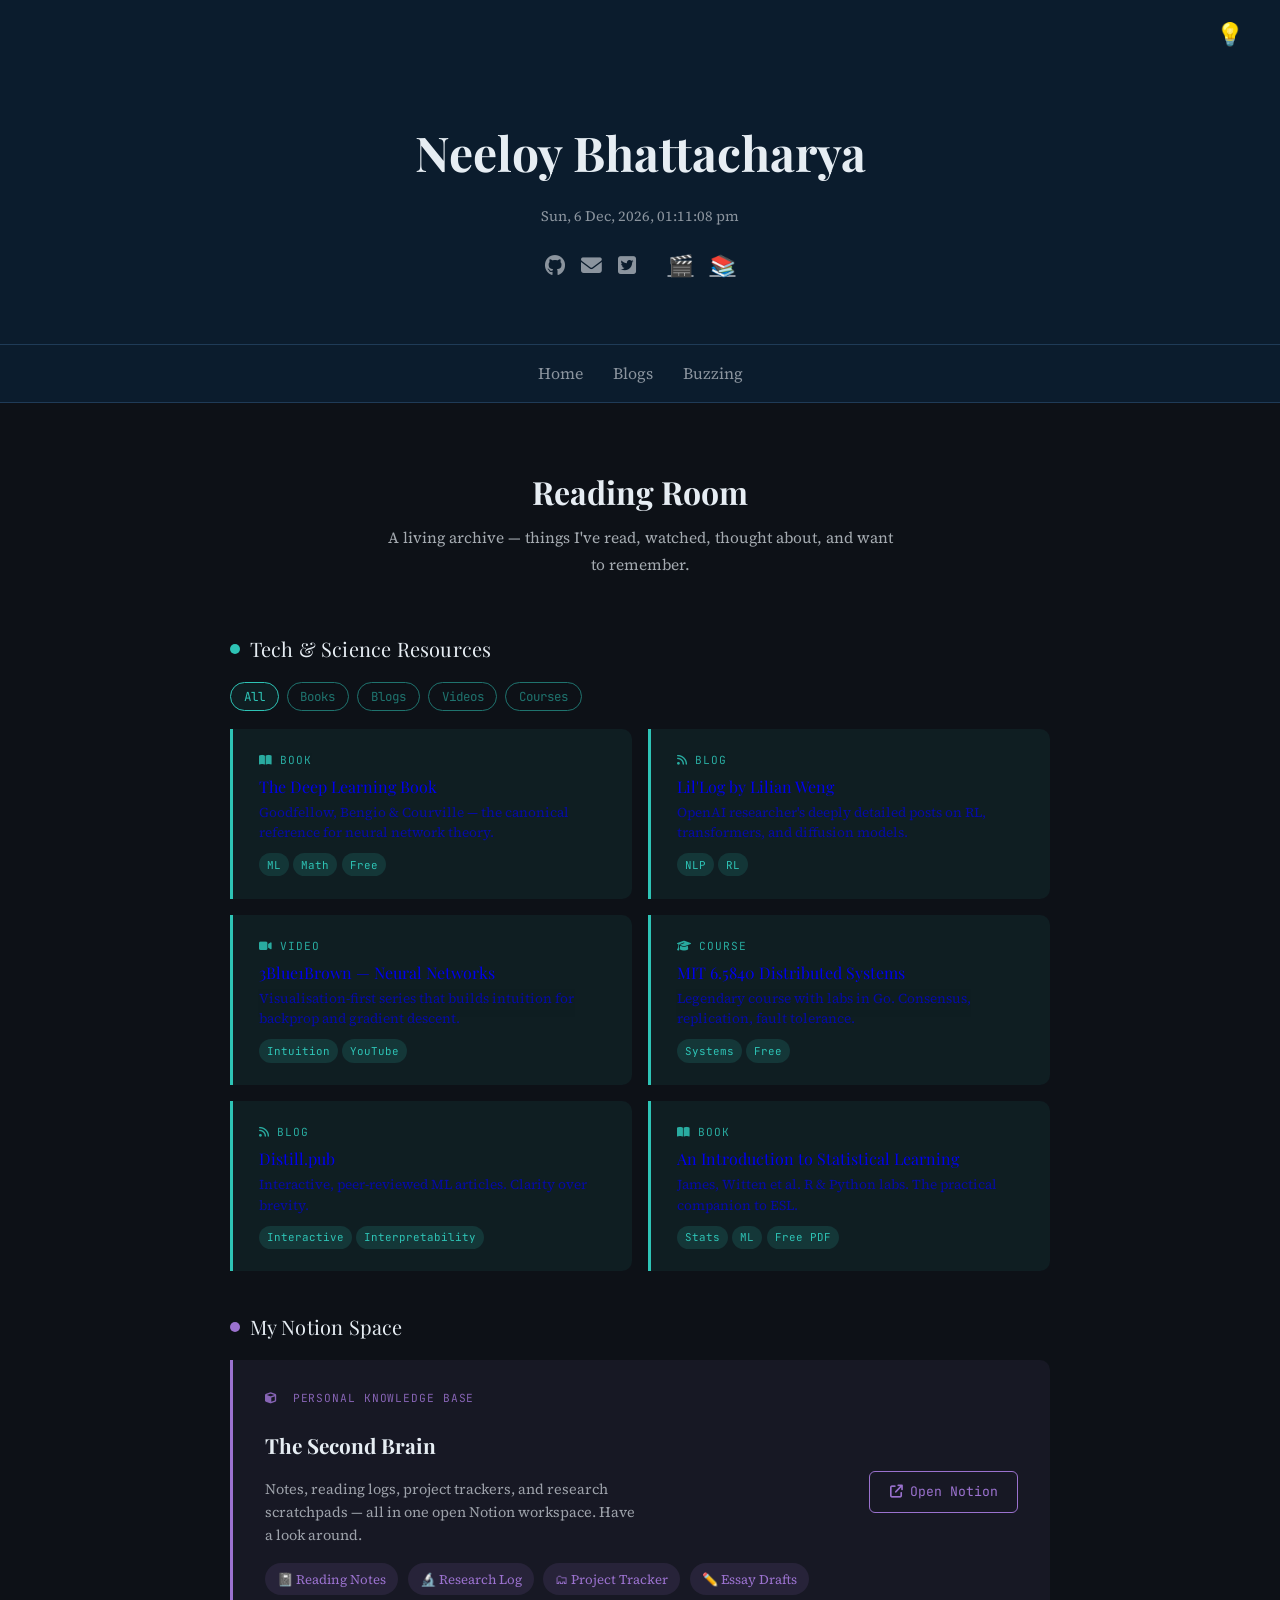
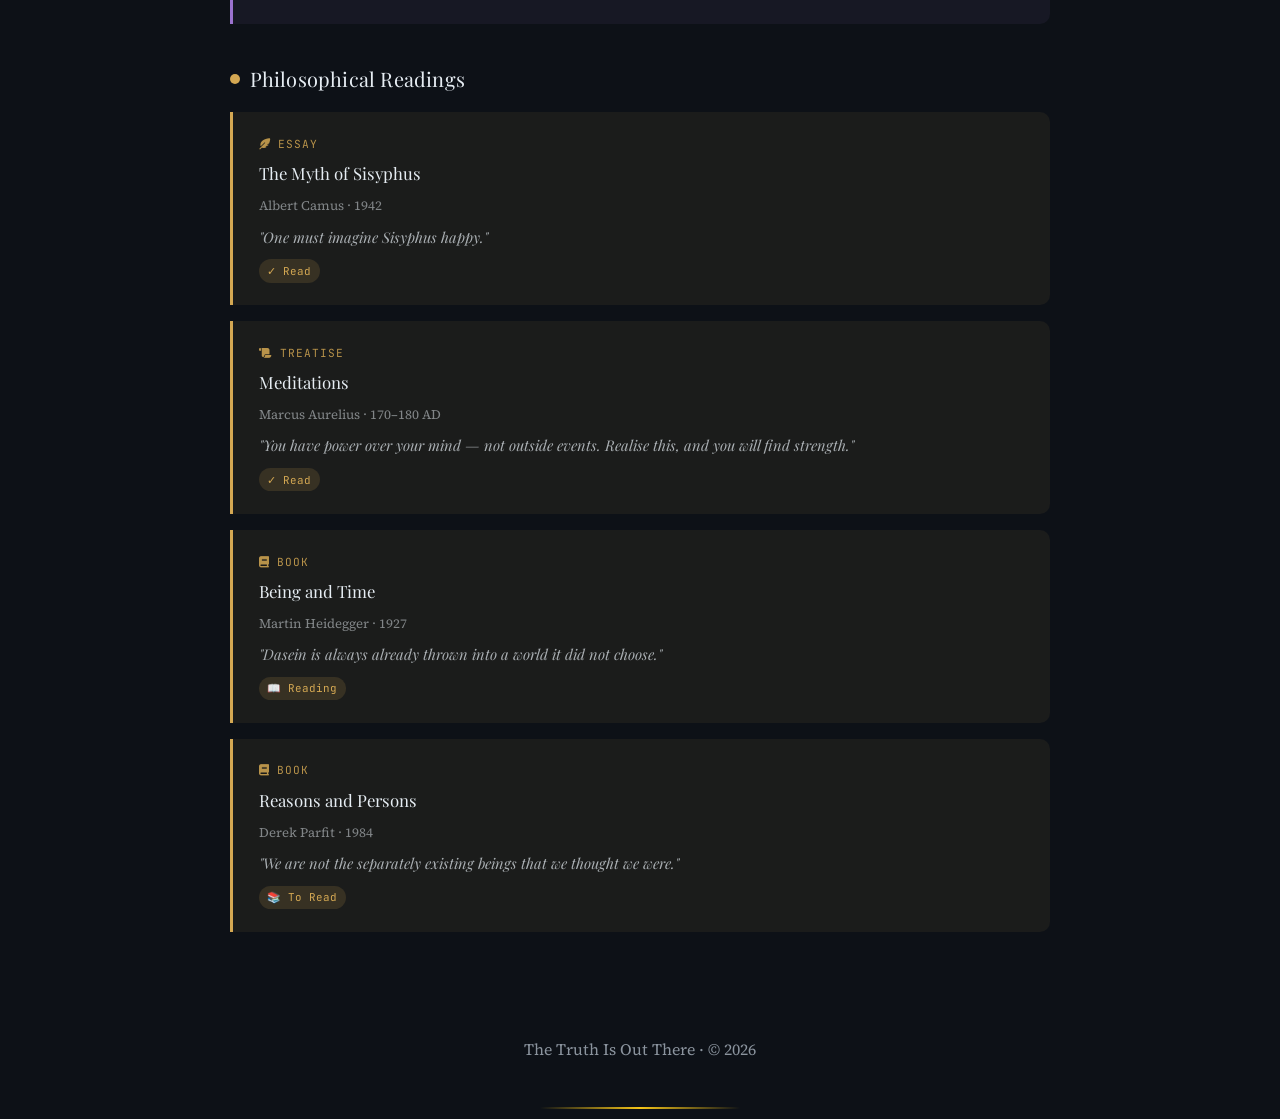
==== blogs.html @ 8b6997b1 "v1 of blogs" ====
<!DOCTYPE html>
<html lang="en">
<head>
  <meta charset="UTF-8" />
  <meta name="viewport" content="width=device-width, initial-scale=1.0" />
  <title>Blogs & Resources · Neeloy Bhattacharya</title>

  <!-- Same fonts as index.html -->
  <link href="https://fonts.googleapis.com/css2?family=Playfair+Display:ital,wght@0,500;0,600;1,500&family=Source+Serif+4:wght@400;500&family=JetBrains+Mono:wght@400;500&display=swap" rel="stylesheet">
  <link rel="stylesheet" href="https://cdnjs.cloudflare.com/ajax/libs/font-awesome/6.5.1/css/all.min.css" />

  <!-- Link your existing stylesheet -->
  <link rel="stylesheet" href="css/style.css" />

  <style>
    /* ─── CSS Variables (mirrors your existing palette; override for dark mode too) ─── */
    :root {
      --accent-tech:   #2ec4b6;   /* teal  — tech resources */
      --accent-notion: #9b72cf;   /* violet — notion */
      --accent-phil:   #d4a853;   /* gold  — philosophy */
      --accent-tech-bg:   rgba(46, 196, 182, 0.07);
      --accent-notion-bg: rgba(155, 114, 207, 0.07);
      --accent-phil-bg:   rgba(212, 168, 83, 0.07);
      --border-radius: 10px;
      --card-pad: 1.4rem 1.6rem;
      --transition: 0.22s ease;
    }

    /* ─── Page intro ─── */
    .blogs-intro {
      text-align: center;
      padding: 2.2rem 1rem 1rem;
    }
    .blogs-intro h2 {
      font-family: 'Playfair Display', serif;
      font-size: 2rem;
      margin-bottom: 0.4rem;
    }
    .blogs-intro p {
      font-family: 'Source Serif 4', serif;
      opacity: 0.7;
      max-width: 520px;
      margin: 0 auto;
      font-size: 0.97rem;
    }

    /* ─── Section headings ─── */
    .section-label {
      display: flex;
      align-items: center;
      gap: 0.6rem;
      font-family: 'Playfair Display', serif;
      font-size: 1.25rem;
      margin: 2.4rem 0 1rem;
      letter-spacing: 0.01em;
    }
    .section-label .dot {
      width: 10px;
      height: 10px;
      border-radius: 50%;
      flex-shrink: 0;
    }
    .dot-tech   { background: var(--accent-tech); }
    .dot-notion { background: var(--accent-notion); }
    .dot-phil   { background: var(--accent-phil); }

    /* ─── Filter tabs (Tech Resources only) ─── */
    .filter-tabs {
      display: flex;
      gap: 0.5rem;
      flex-wrap: wrap;
      margin-bottom: 1.1rem;
    }
    .filter-tab {
      border: none;
      background: none;
      cursor: pointer;
      font-family: 'JetBrains Mono', monospace;
      font-size: 0.78rem;
      padding: 0.3rem 0.8rem;
      border-radius: 20px;
      border: 1.5px solid var(--accent-tech);
      color: var(--accent-tech);
      opacity: 0.55;
      transition: var(--transition);
    }
    .filter-tab.active, .filter-tab:hover {
      opacity: 1;
      background: var(--accent-tech-bg);
    }

    /* ─── Resource Grid (Tech) ─── */
    .resource-grid {
      display: grid;
      grid-template-columns: repeat(auto-fill, minmax(280px, 1fr));
      gap: 1rem;
    }

    .resource-card {
      border-left: 3px solid var(--accent-tech);
      background: var(--accent-tech-bg);
      border-radius: 0 var(--border-radius) var(--border-radius) 0;
      padding: var(--card-pad);
      transition: var(--transition);
      text-decoration: none;
      display: block;
      position: relative;
      overflow: hidden;
    }
    .resource-card::before {
      content: '';
      position: absolute;
      inset: 0;
      background: var(--accent-tech);
      opacity: 0;
      transition: var(--transition);
    }
    .resource-card:hover { transform: translateY(-2px); box-shadow: 0 6px 20px rgba(0,0,0,0.12); }
    .resource-card:hover::before { opacity: 0.04; }

    .resource-card .rc-type {
      font-family: 'JetBrains Mono', monospace;
      font-size: 0.7rem;
      letter-spacing: 0.08em;
      text-transform: uppercase;
      color: var(--accent-tech);
      margin-bottom: 0.35rem;
      opacity: 0.85;
    }
    .resource-card .rc-title {
      font-family: 'Playfair Display', serif;
      font-size: 1rem;
      line-height: 1.4;
      margin-bottom: 0.3rem;
    }
    .resource-card .rc-desc {
      font-family: 'Source Serif 4', serif;
      font-size: 0.85rem;
      opacity: 0.65;
      line-height: 1.5;
    }
    .resource-card .rc-tags {
      margin-top: 0.6rem;
      display: flex;
      flex-wrap: wrap;
      gap: 0.3rem;
    }
    .resource-card .tag {
      font-size: 0.68rem;
      font-family: 'JetBrains Mono', monospace;
      padding: 0.15rem 0.5rem;
      border-radius: 20px;
      background: rgba(46,196,182,0.15);
      color: var(--accent-tech);
    }

    /* hidden resource cards via filter */
    .resource-card[data-type] { display: block; }
    .resource-card.hidden { display: none; }

    /* ─── Notion Portal Card ─── */
    .notion-portal {
      border-left: 3px solid var(--accent-notion);
      background: var(--accent-notion-bg);
      border-radius: 0 var(--border-radius) var(--border-radius) 0;
      padding: 1.8rem 2rem;
      display: flex;
      align-items: center;
      justify-content: space-between;
      gap: 1.5rem;
      flex-wrap: wrap;
    }
    .notion-portal .np-left h3 {
      font-family: 'Playfair Display', serif;
      font-size: 1.3rem;
      margin-bottom: 0.4rem;
    }
    .notion-portal .np-left p {
      font-family: 'Source Serif 4', serif;
      font-size: 0.9rem;
      opacity: 0.65;
      max-width: 380px;
      line-height: 1.6;
    }
    .notion-portal .np-badge {
      font-family: 'JetBrains Mono', monospace;
      font-size: 0.7rem;
      letter-spacing: 0.08em;
      color: var(--accent-notion);
      text-transform: uppercase;
      margin-bottom: 0.5rem;
      opacity: 0.85;
    }
    .btn-notion {
      display: inline-flex;
      align-items: center;
      gap: 0.45rem;
      font-family: 'JetBrains Mono', monospace;
      font-size: 0.82rem;
      padding: 0.55rem 1.2rem;
      border: 1.5px solid var(--accent-notion);
      border-radius: 6px;
      color: var(--accent-notion);
      text-decoration: none;
      transition: var(--transition);
      white-space: nowrap;
    }
    .btn-notion:hover {
      background: var(--accent-notion);
      color: #fff;
    }

    /* Notion sub-pages */
    .notion-pages {
      display: flex;
      flex-wrap: wrap;
      gap: 0.6rem;
      margin-top: 1rem;
    }
    .notion-chip {
      font-family: 'Source Serif 4', serif;
      font-size: 0.82rem;
      padding: 0.3rem 0.75rem;
      border-radius: 20px;
      background: rgba(155,114,207,0.12);
      color: var(--accent-notion);
      text-decoration: none;
      transition: var(--transition);
    }
    .notion-chip:hover { background: rgba(155,114,207,0.25); }

    /* ─── Philosophy Cards ─── */
    .phil-list {
      display: flex;
      flex-direction: column;
      gap: 1rem;
    }
    .phil-card {
      border-left: 3px solid var(--accent-phil);
      background: var(--accent-phil-bg);
      border-radius: 0 var(--border-radius) var(--border-radius) 0;
      padding: var(--card-pad);
      transition: var(--transition);
    }
    .phil-card:hover { transform: translateX(3px); }

    .phil-card .pc-meta {
      font-family: 'JetBrains Mono', monospace;
      font-size: 0.7rem;
      letter-spacing: 0.08em;
      text-transform: uppercase;
      color: var(--accent-phil);
      opacity: 0.85;
      margin-bottom: 0.35rem;
    }
    .phil-card .pc-title {
      font-family: 'Playfair Display', serif;
      font-size: 1.05rem;
      margin-bottom: 0.4rem;
    }
    .phil-card .pc-author {
      font-family: 'Source Serif 4', serif;
      font-size: 0.82rem;
      opacity: 0.5;
      margin-bottom: 0.5rem;
    }
    .phil-card blockquote {
      font-family: 'Playfair Display', serif;
      font-style: italic;
      font-size: 0.92rem;
      border-left: none;
      padding: 0;
      margin: 0;
      opacity: 0.7;
      line-height: 1.65;
    }
    .phil-card blockquote::before { content: '"'; }
    .phil-card blockquote::after  { content: '"'; }

    .phil-card .pc-status {
      display: inline-block;
      margin-top: 0.65rem;
      font-family: 'JetBrains Mono', monospace;
      font-size: 0.68rem;
      padding: 0.15rem 0.55rem;
      border-radius: 20px;
      background: rgba(212,168,83,0.15);
      color: var(--accent-phil);
    }

    /* ─── Utility ─── */
    main { max-width: 820px; margin: 0 auto; padding: 0 1.2rem 3rem; }

    /* Dark mode awareness — hook into whatever toggle your main.js uses */
    body.dark .resource-card,
    body.dark .notion-portal,
    body.dark .phil-card {
      filter: brightness(1.05);
    }
  </style>
</head>

<body>

<header>
  <h1>Neeloy Bhattacharya</h1>
  <div id="clock"></div>
  <div class="social-bar">
    <a href="https://github.com/BumMolecule" target="_blank" aria-label="GitHub"><i class="fa-brands fa-github"></i></a>
    <a href="mailto:neeloyofficial@gmail.com" aria-label="Email"><i class="fa-solid fa-envelope"></i></a>
    <a href="https://x.com/neeluspeaks" target="_blank" aria-label="Twitter"><i class="fa-brands fa-twitter-square"></i></a>
    <a href="https://linkedin.com/in/neeloy-bhattacharya-here" target="_blank" aria-label="LinkedIn"><i class="fa-brands fa-linkedin-square"></i></a>
    <a href="https://boxd.it/8rmYf" target="_blank" aria-label="Letterboxd">🎬</a>
    <a href="https://app.thestorygraph.com/profile/neeluism" target="_blank" aria-label="StoryGraph">📚</a>
  </div>
  <button id="theme-toggle">💡</button>
</header>

<nav>
  <a href="index.html">Home</a>
  <a href="blogs.html" class="active">Blogs</a>
  <a href="#">Buzzing</a>
</nav>

<main>

  <div class="blogs-intro">
    <h2>Reading Room</h2>
    <p>A living archive — things I've read, watched, thought about, and want to remember.</p>
  </div>

  <!-- ══════════════════════════════════════════
       SECTION 1 · TECH RESOURCES
  ══════════════════════════════════════════ -->
  <div class="section-label">
    <span class="dot dot-tech"></span>
    Tech &amp; Science Resources
  </div>

  <div class="filter-tabs">
    <button class="filter-tab active" data-filter="all">All</button>
    <button class="filter-tab" data-filter="book">Books</button>
    <button class="filter-tab" data-filter="blog">Blogs</button>
    <button class="filter-tab" data-filter="video">Videos</button>
    <button class="filter-tab" data-filter="course">Courses</button>
  </div>

  <div class="resource-grid" id="resource-grid">

    <a class="resource-card" href="#" target="_blank" data-type="book">
      <div class="rc-type"><i class="fa-solid fa-book-open"></i> Book</div>
      <div class="rc-title">The Deep Learning Book</div>
      <div class="rc-desc">Goodfellow, Bengio & Courville — the canonical reference for neural network theory.</div>
      <div class="rc-tags">
        <span class="tag">ML</span>
        <span class="tag">Math</span>
        <span class="tag">Free</span>
      </div>
    </a>

    <a class="resource-card" href="#" target="_blank" data-type="blog">
      <div class="rc-type"><i class="fa-solid fa-rss"></i> Blog</div>
      <div class="rc-title">Lil'Log by Lilian Weng</div>
      <div class="rc-desc">OpenAI researcher's deeply detailed posts on RL, transformers, and diffusion models.</div>
      <div class="rc-tags">
        <span class="tag">NLP</span>
        <span class="tag">RL</span>
      </div>
    </a>

    <a class="resource-card" href="#" target="_blank" data-type="video">
      <div class="rc-type"><i class="fa-solid fa-video"></i> Video</div>
      <div class="rc-title">3Blue1Brown — Neural Networks</div>
      <div class="rc-desc">Visualisation-first series that builds intuition for backprop and gradient descent.</div>
      <div class="rc-tags">
        <span class="tag">Intuition</span>
        <span class="tag">YouTube</span>
      </div>
    </a>

    <a class="resource-card" href="#" target="_blank" data-type="course">
      <div class="rc-type"><i class="fa-solid fa-graduation-cap"></i> Course</div>
      <div class="rc-title">MIT 6.5840 Distributed Systems</div>
      <div class="rc-desc">Legendary course with labs in Go. Consensus, replication, fault tolerance.</div>
      <div class="rc-tags">
        <span class="tag">Systems</span>
        <span class="tag">Free</span>
      </div>
    </a>

    <a class="resource-card" href="#" target="_blank" data-type="blog">
      <div class="rc-type"><i class="fa-solid fa-rss"></i> Blog</div>
      <div class="rc-title">Distill.pub</div>
      <div class="rc-desc">Interactive, peer-reviewed ML articles. Clarity over brevity.</div>
      <div class="rc-tags">
        <span class="tag">Interactive</span>
        <span class="tag">Interpretability</span>
      </div>
    </a>

    <a class="resource-card" href="#" target="_blank" data-type="book">
      <div class="rc-type"><i class="fa-solid fa-book-open"></i> Book</div>
      <div class="rc-title">An Introduction to Statistical Learning</div>
      <div class="rc-desc">James, Witten et al. R & Python labs. The practical companion to ESL.</div>
      <div class="rc-tags">
        <span class="tag">Stats</span>
        <span class="tag">ML</span>
        <span class="tag">Free PDF</span>
      </div>
    </a>

  </div><!-- /resource-grid -->


  <!-- ══════════════════════════════════════════
       SECTION 2 · NOTION
  ══════════════════════════════════════════ -->
  <div class="section-label">
    <span class="dot dot-notion"></span>
    My Notion Space
  </div>

  <div class="notion-portal">
    <div class="np-left">
      <div class="np-badge"><i class="fa-solid fa-cube"></i> &nbsp;Personal Knowledge Base</div>
      <h3>The Second Brain</h3>
      <p>Notes, reading logs, project trackers, and research scratchpads — all in one open Notion workspace. Have a look around.</p>

      <!-- Optional: chip-links to specific sub-pages -->
      <div class="notion-pages">
        <a class="notion-chip" href="#" target="_blank">📓 Reading Notes</a>
        <a class="notion-chip" href="#" target="_blank">🔬 Research Log</a>
        <a class="notion-chip" href="#" target="_blank">🗂 Project Tracker</a>
        <a class="notion-chip" href="#" target="_blank">✏️ Essay Drafts</a>
      </div>
    </div>

    <a class="btn-notion" href="#" target="_blank">
      <i class="fa-solid fa-arrow-up-right-from-square"></i> Open Notion
    </a>
  </div>


  <!-- ══════════════════════════════════════════
       SECTION 3 · PHILOSOPHICAL READINGS
  ══════════════════════════════════════════ -->
  <div class="section-label">
    <span class="dot dot-phil"></span>
    Philosophical Readings
  </div>

  <div class="phil-list">

    <div class="phil-card">
      <div class="pc-meta"><i class="fa-solid fa-feather-pointed"></i> Essay</div>
      <div class="pc-title">The Myth of Sisyphus</div>
      <div class="pc-author">Albert Camus · 1942</div>
      <blockquote>One must imagine Sisyphus happy.</blockquote>
      <span class="pc-status">✓ Read</span>
    </div>

    <div class="phil-card">
      <div class="pc-meta"><i class="fa-solid fa-scroll"></i> Treatise</div>
      <div class="pc-title">Meditations</div>
      <div class="pc-author">Marcus Aurelius · 170–180 AD</div>
      <blockquote>You have power over your mind — not outside events. Realise this, and you will find strength.</blockquote>
      <span class="pc-status">✓ Read</span>
    </div>

    <div class="phil-card">
      <div class="pc-meta"><i class="fa-solid fa-book"></i> Book</div>
      <div class="pc-title">Being and Time</div>
      <div class="pc-author">Martin Heidegger · 1927</div>
      <blockquote>Dasein is always already thrown into a world it did not choose.</blockquote>
      <span class="pc-status">📖 Reading</span>
    </div>

    <div class="phil-card">
      <div class="pc-meta"><i class="fa-solid fa-book"></i> Book</div>
      <div class="pc-title">Reasons and Persons</div>
      <div class="pc-author">Derek Parfit · 1984</div>
      <blockquote>We are not the separately existing beings that we thought we were.</blockquote>
      <span class="pc-status">📚 To Read</span>
    </div>

  </div><!-- /phil-list -->

</main>

<footer>
  <p>The Truth Is Out There · © 2026</p>
</footer>

<script src="js/main.js"></script>
<script>
  // ─── Filter tabs logic ───
  const tabs = document.querySelectorAll('.filter-tab');
  const cards = document.querySelectorAll('.resource-card[data-type]');

  tabs.forEach(tab => {
    tab.addEventListener('click', () => {
      tabs.forEach(t => t.classList.remove('active'));
      tab.classList.add('active');

      const filter = tab.dataset.filter;
      cards.forEach(card => {
        if (filter === 'all' || card.dataset.type === filter) {
          card.classList.remove('hidden');
        } else {
          card.classList.add('hidden');
        }
      });
    });
  });
</script>

</body>
</html>
---- css/style.css ----
:root {
  --navy: #0b1c2d;
  --bg: #0d1117;
  --card: #161b22;
  --text: #e6edf3;
  --muted: #8b949e;
  --accent: #58a6ff;
}

main {
  padding: 60px 0;
}

body {
  margin: 0;
  font-family: "Source Serif 4", Georgia, serif;
  background: var(--bg);
  color: var(--text);
  line-height: 1.7;
}

/* HEADER */
header {
  background: var(--navy);
  text-align: center;
  padding: 80px 20px 40px;
}

body.light header {
  background: linear-gradient(
    120deg,
    #ffffff,
    #f7f5f2,
    #ffffff
  );
  background-size: 300% 300%;
  animation: softShift 18s ease infinite;
}


header h1 {
  font-family: "Playfair Display", serif;
  font-size: 3rem;
  margin-bottom: 10px;
}

#clock {
  font-size: 0.9rem;
  color: var(--muted);
  margin-bottom: 20px;
}

/* SOCIAL BAR */
.social-bar {
  display: flex;
  justify-content: center;
  gap: 16px;
  margin-bottom: 20px;
}

.social-bar a {
  font-size: 1.3rem;
  color: var(--muted);
  transition: transform 0.2s ease, color 0.2s ease, text-shadow 0.2s ease;
}

.social-bar a:hover {
  transform: scale(1.2);
  color: var(--accent);
  text-shadow: 0 0 8px var(--accent);
}

footer {
  position: relative;
}

footer::after {
  content: "";
  position: absolute;
  left: 50%;
  bottom: 10px;
  width: 200px;
  height: 2px;
  background: linear-gradient(
    90deg,
    transparent,
    #f5c518,
    transparent
  );
  transform: translateX(-50%);
  animation: glow 3s infinite ease-in-out;
}

@keyframes glow {
  0% { opacity: 0.2; }
  50% { opacity: 1; }
  100% { opacity: 0.2; }
}

@keyframes softShift {
  0% { background-position: 0% 50%; }
  50% { background-position: 100% 50%; }
  100% { background-position: 0% 50%; }
}

/* TYPING */
.typing {
  font-size: 1.3rem;
}

.word-ds { color: #58a6ff; }
.word-chem { color: #f2cc60; }
.word-ml { color: #3fb950; }
.word-mu { color: #f85149; }
.word-quiz { color: #a371f7; }

#typed {
  font-weight: 600;
  transition: opacity 0.4s ease;
}

/* NAV */
nav {
  background: var(--navy);
  display: flex;
  justify-content: center;
  gap: 30px;
  padding: 15px 0;
  border-top: 1px solid #1f3b57;
  border-bottom: 1px solid #1f3b57;
}

nav a {
  color: var(--muted);
  text-decoration: none;
  position: relative;
}

nav a::after {
  content: "";
  position: absolute;
  left: 0;
  bottom: -5px;
  width: 0;
  height: 2px;
  background: var(--accent);
  transition: width 0.3s ease;
}

nav a:hover::after {
  width: 100%;
}

#theme-toggle {
  position: absolute;
  top: 20px;
  right: 30px;
  background: none;
  border: none;
  font-size: 1.4rem;
  cursor: pointer;
  color: var(--muted);
}

#theme-toggle:hover {
  color: #f2cc60;
}


/* CARD */
.card {
  max-width: 900px;
  margin: 60px auto;
  padding: 40px;
  background: var(--card);
  border-radius: 12px;
  transition: transform 0.3s ease;
}

.card:hover {
  transform: translateY(-6px);
}

/* FOOTER */
footer {
  text-align: center;
  padding: 40px 20px;
  color: var(--muted);
}

body.light {
  --bg: #462e17;        /* warm parchment brown */
  --card: #fdfdfb;     /* soft off-white card */
  --text: #1f1f1f;
  --muted: #555;
  --accent: #1f6feb;
}


body.light header,
body.light nav {
  background: #e6e6e6;
  border-top: 1px solid #d0d0d0;
  border-bottom: 1px solid #d0d0d0;
}
body.light nav a:hover {
  color: #1f6feb;
}


body.light footer {
  color: #444;
}
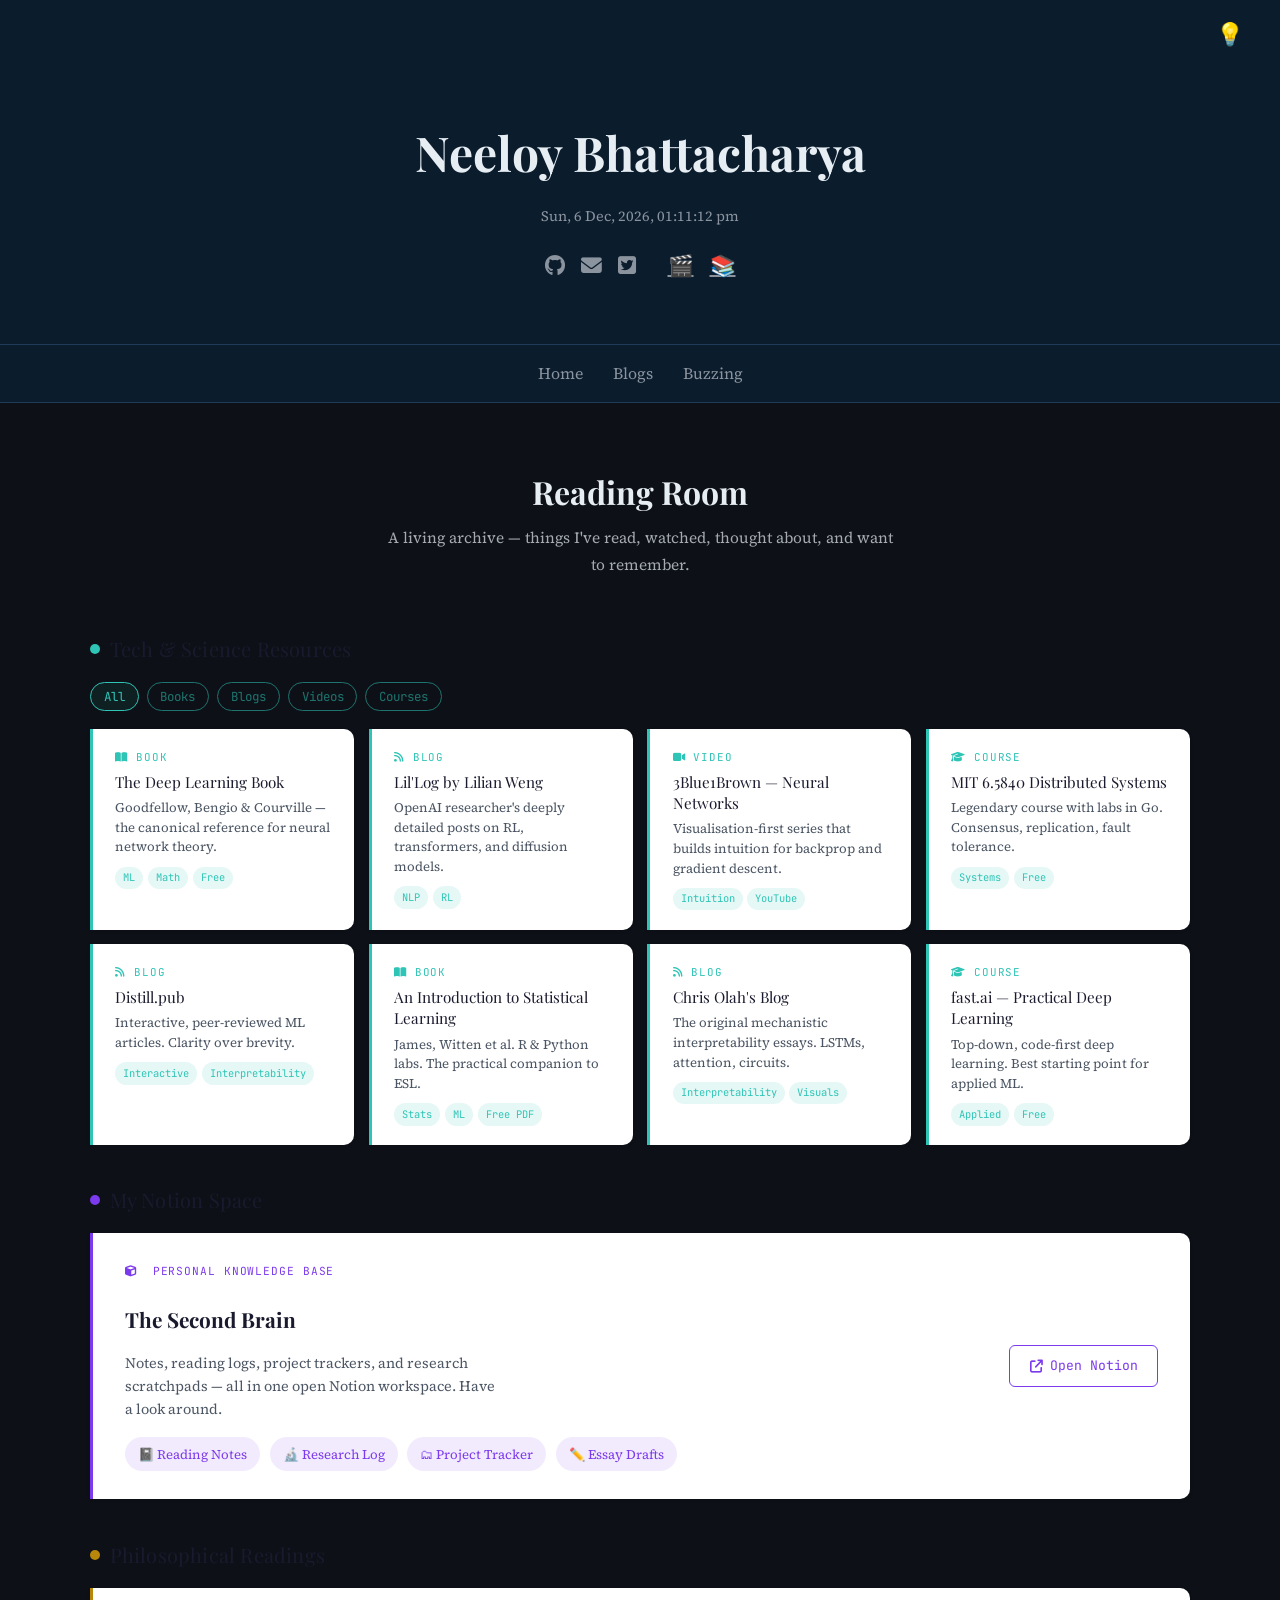
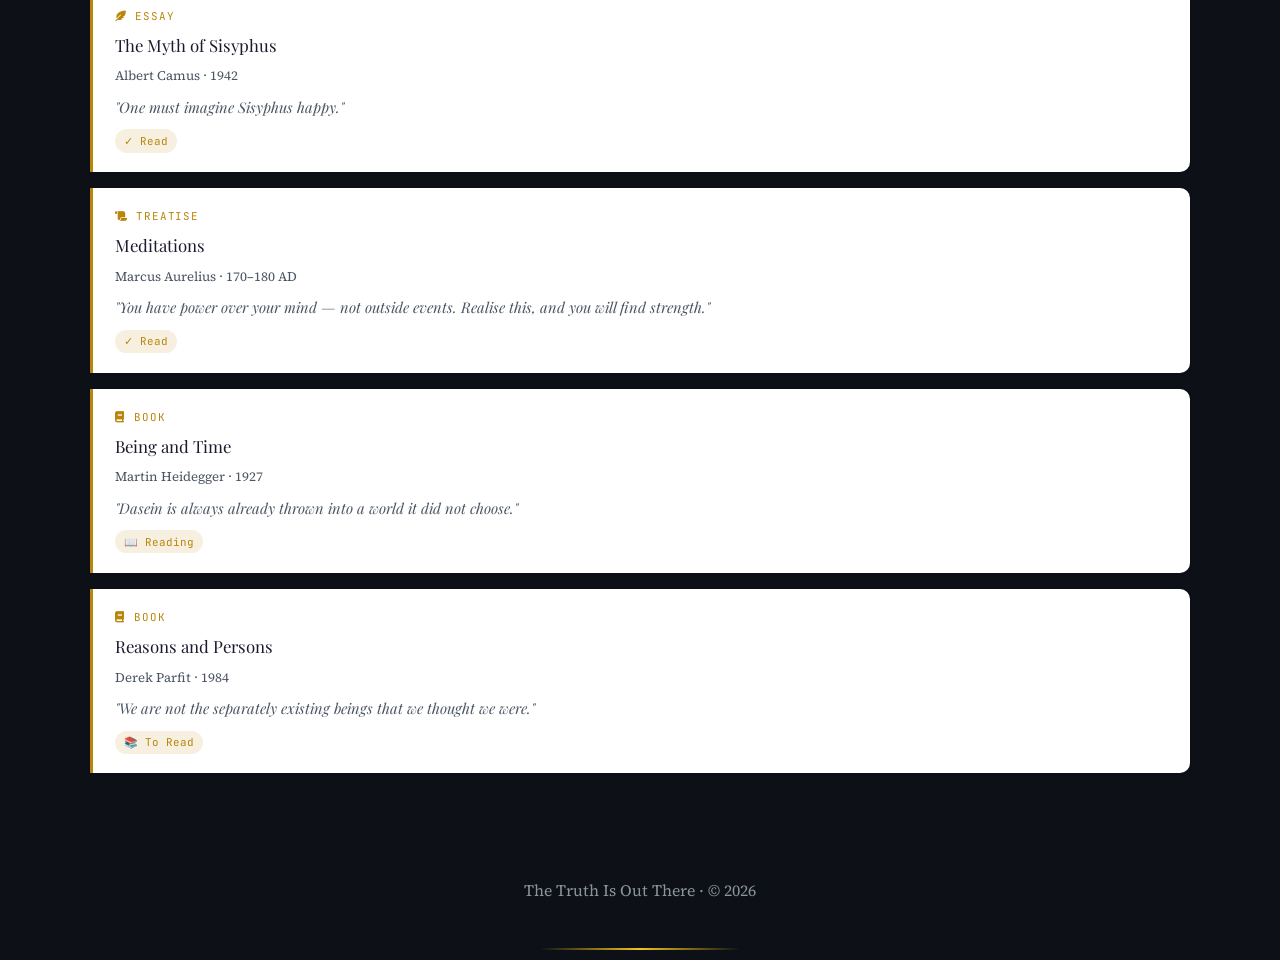
==== commit 774c8d34: "v2 of blogs.html" ====
--- a/blogs.html
+++ b/blogs.html
@@ -13,17 +13,36 @@
   <link rel="stylesheet" href="css/style.css" />
 
   <style>
-    /* ─── CSS Variables (mirrors your existing palette; override for dark mode too) ─── */
+    /* ─── CSS Variables ─── */
     :root {
-      --accent-tech:   #2ec4b6;   /* teal  — tech resources */
-      --accent-notion: #9b72cf;   /* violet — notion */
-      --accent-phil:   #d4a853;   /* gold  — philosophy */
-      --accent-tech-bg:   rgba(46, 196, 182, 0.07);
-      --accent-notion-bg: rgba(155, 114, 207, 0.07);
-      --accent-phil-bg:   rgba(212, 168, 83, 0.07);
+      --accent-tech:   #2ec4b6;
+      --accent-notion: #7c3aed;   /* deeper violet — readable on both modes */
+      --accent-phil:   #b8860b;   /* darker gold — readable on light */
+      --accent-tech-bg:   rgba(46, 196, 182, 0.08);
+      --accent-notion-bg: rgba(124, 58, 237, 0.07);
+      --accent-phil-bg:   rgba(184, 134, 11, 0.07);
+
+      /* Light mode card colours */
+      --card-bg:       #ffffff;
+      --card-border:   #e5e7eb;
+      --card-text:     #1a1a2e;
+      --card-subtext:  #4b5563;
+      --card-tag-bg:   rgba(46, 196, 182, 0.12);
+
       --border-radius: 10px;
-      --card-pad: 1.4rem 1.6rem;
+      --card-pad: 1.2rem 1.4rem;
       --transition: 0.22s ease;
+    }
+
+    /* ─── Dark mode overrides ─── */
+    body.dark {
+      --card-bg:      #1a1f2e;
+      --card-border:  #2d3348;
+      --card-text:    #e8eaf0;
+      --card-subtext: #9ca3af;
+      --card-tag-bg:  rgba(46, 196, 182, 0.15);
+      --accent-notion: #a78bfa;   /* lighter violet — readable on dark */
+      --accent-phil:   #d4a853;   /* lighter gold — readable on dark */
     }
 
     /* ─── Page intro ─── */
@@ -89,16 +108,22 @@
       background: var(--accent-tech-bg);
     }
 
-    /* ─── Resource Grid (Tech) ─── */
+    /* ─── Resource Grid (Tech) — 4 columns ─── */
     .resource-grid {
       display: grid;
-      grid-template-columns: repeat(auto-fill, minmax(280px, 1fr));
-      gap: 1rem;
+      grid-template-columns: repeat(4, 1fr);
+      gap: 0.9rem;
+    }
+    @media (max-width: 900px) {
+      .resource-grid { grid-template-columns: repeat(2, 1fr); }
+    }
+    @media (max-width: 560px) {
+      .resource-grid { grid-template-columns: 1fr; }
     }
 
     .resource-card {
       border-left: 3px solid var(--accent-tech);
-      background: var(--accent-tech-bg);
+      background: var(--card-bg);
       border-radius: 0 var(--border-radius) var(--border-radius) 0;
       padding: var(--card-pad);
       transition: var(--transition);
@@ -106,6 +131,8 @@
       display: block;
       position: relative;
       overflow: hidden;
+      box-shadow: 0 1px 4px rgba(0,0,0,0.06);
+      cursor: pointer;
     }
     .resource-card::before {
       content: '';
@@ -115,28 +142,46 @@
       opacity: 0;
       transition: var(--transition);
     }
-    .resource-card:hover { transform: translateY(-2px); box-shadow: 0 6px 20px rgba(0,0,0,0.12); }
+    .resource-card:hover { transform: translateY(-3px); box-shadow: 0 8px 24px rgba(0,0,0,0.14); }
     .resource-card:hover::before { opacity: 0.04; }
 
+    /* Flash-up scroll animation */
+    .resource-card {
+      opacity: 0;
+      transform: translateY(18px);
+      animation: cardReveal 0.4s ease forwards;
+    }
+    @keyframes cardReveal {
+      to { opacity: 1; transform: translateY(0); }
+    }
+    .resource-card:nth-child(1) { animation-delay: 0.05s; }
+    .resource-card:nth-child(2) { animation-delay: 0.10s; }
+    .resource-card:nth-child(3) { animation-delay: 0.15s; }
+    .resource-card:nth-child(4) { animation-delay: 0.20s; }
+    .resource-card:nth-child(5) { animation-delay: 0.25s; }
+    .resource-card:nth-child(6) { animation-delay: 0.30s; }
+    .resource-card:nth-child(7) { animation-delay: 0.35s; }
+    .resource-card:nth-child(8) { animation-delay: 0.40s; }
+
     .resource-card .rc-type {
       font-family: 'JetBrains Mono', monospace;
-      font-size: 0.7rem;
+      font-size: 0.68rem;
       letter-spacing: 0.08em;
       text-transform: uppercase;
       color: var(--accent-tech);
       margin-bottom: 0.35rem;
-      opacity: 0.85;
     }
     .resource-card .rc-title {
       font-family: 'Playfair Display', serif;
-      font-size: 1rem;
+      font-size: 0.95rem;
       line-height: 1.4;
       margin-bottom: 0.3rem;
+      color: var(--card-text);
     }
     .resource-card .rc-desc {
       font-family: 'Source Serif 4', serif;
-      font-size: 0.85rem;
-      opacity: 0.65;
+      font-size: 0.82rem;
+      color: var(--card-subtext);
       line-height: 1.5;
     }
     .resource-card .rc-tags {
@@ -146,22 +191,22 @@
       gap: 0.3rem;
     }
     .resource-card .tag {
-      font-size: 0.68rem;
+      font-size: 0.65rem;
       font-family: 'JetBrains Mono', monospace;
       padding: 0.15rem 0.5rem;
       border-radius: 20px;
-      background: rgba(46,196,182,0.15);
+      background: var(--card-tag-bg);
       color: var(--accent-tech);
     }
 
     /* hidden resource cards via filter */
     .resource-card[data-type] { display: block; }
-    .resource-card.hidden { display: none; }
+    .resource-card.hidden { display: none !important; }
 
     /* ─── Notion Portal Card ─── */
     .notion-portal {
       border-left: 3px solid var(--accent-notion);
-      background: var(--accent-notion-bg);
+      background: var(--card-bg);
       border-radius: 0 var(--border-radius) var(--border-radius) 0;
       padding: 1.8rem 2rem;
       display: flex;
@@ -169,16 +214,18 @@
       justify-content: space-between;
       gap: 1.5rem;
       flex-wrap: wrap;
+      box-shadow: 0 1px 4px rgba(0,0,0,0.06);
     }
     .notion-portal .np-left h3 {
       font-family: 'Playfair Display', serif;
       font-size: 1.3rem;
       margin-bottom: 0.4rem;
+      color: var(--card-text);
     }
     .notion-portal .np-left p {
       font-family: 'Source Serif 4', serif;
       font-size: 0.9rem;
-      opacity: 0.65;
+      color: var(--card-subtext);
       max-width: 380px;
       line-height: 1.6;
     }
@@ -189,7 +236,6 @@
       color: var(--accent-notion);
       text-transform: uppercase;
       margin-bottom: 0.5rem;
-      opacity: 0.85;
     }
     .btn-notion {
       display: inline-flex;
@@ -222,12 +268,18 @@
       font-size: 0.82rem;
       padding: 0.3rem 0.75rem;
       border-radius: 20px;
-      background: rgba(155,114,207,0.12);
+      background: rgba(124,58,237,0.10);
       color: var(--accent-notion);
       text-decoration: none;
       transition: var(--transition);
-    }
-    .notion-chip:hover { background: rgba(155,114,207,0.25); }
+      border: 1px solid transparent;
+    }
+    .notion-chip:hover {
+      background: rgba(124,58,237,0.18);
+      border-color: var(--accent-notion);
+    }
+    body.dark .notion-chip { background: rgba(167,139,250,0.12); }
+    body.dark .notion-chip:hover { background: rgba(167,139,250,0.22); }
 
     /* ─── Philosophy Cards ─── */
     .phil-list {
@@ -237,31 +289,34 @@
     }
     .phil-card {
       border-left: 3px solid var(--accent-phil);
-      background: var(--accent-phil-bg);
+      background: var(--card-bg);
       border-radius: 0 var(--border-radius) var(--border-radius) 0;
       padding: var(--card-pad);
       transition: var(--transition);
-    }
-    .phil-card:hover { transform: translateX(3px); }
+      text-decoration: none;
+      display: block;
+      box-shadow: 0 1px 4px rgba(0,0,0,0.06);
+    }
+    .phil-card:hover { transform: translateX(4px); box-shadow: 0 4px 16px rgba(0,0,0,0.10); }
 
     .phil-card .pc-meta {
       font-family: 'JetBrains Mono', monospace;
-      font-size: 0.7rem;
+      font-size: 0.68rem;
       letter-spacing: 0.08em;
       text-transform: uppercase;
       color: var(--accent-phil);
-      opacity: 0.85;
       margin-bottom: 0.35rem;
     }
     .phil-card .pc-title {
       font-family: 'Playfair Display', serif;
       font-size: 1.05rem;
-      margin-bottom: 0.4rem;
+      margin-bottom: 0.3rem;
+      color: var(--card-text);
     }
     .phil-card .pc-author {
       font-family: 'Source Serif 4', serif;
       font-size: 0.82rem;
-      opacity: 0.5;
+      color: var(--card-subtext);
       margin-bottom: 0.5rem;
     }
     .phil-card blockquote {
@@ -271,7 +326,7 @@
       border-left: none;
       padding: 0;
       margin: 0;
-      opacity: 0.7;
+      color: var(--card-subtext);
       line-height: 1.65;
     }
     .phil-card blockquote::before { content: '"'; }
@@ -284,19 +339,16 @@
       font-size: 0.68rem;
       padding: 0.15rem 0.55rem;
       border-radius: 20px;
-      background: rgba(212,168,83,0.15);
+      background: rgba(184,134,11,0.12);
       color: var(--accent-phil);
     }
+    body.dark .phil-card .pc-status { background: rgba(212,168,83,0.15); }
 
     /* ─── Utility ─── */
-    main { max-width: 820px; margin: 0 auto; padding: 0 1.2rem 3rem; }
-
-    /* Dark mode awareness — hook into whatever toggle your main.js uses */
-    body.dark .resource-card,
-    body.dark .notion-portal,
-    body.dark .phil-card {
-      filter: brightness(1.05);
-    }
+    main { max-width: 1100px; margin: 0 auto; padding: 0 1.4rem 3rem; }
+
+    /* Section label colours adapt */
+    .section-label { color: var(--card-text); }
   </style>
 </head>
 
@@ -307,7 +359,7 @@
   <div id="clock"></div>
   <div class="social-bar">
     <a href="https://github.com/BumMolecule" target="_blank" aria-label="GitHub"><i class="fa-brands fa-github"></i></a>
-    <a href="mailto:neeloyofficial@gmail.com" aria-label="Email"><i class="fa-solid fa-envelope"></i></a>
+    <a href="/cdn-cgi/l/email-protection#19777c7c757660767f7f707a707875597e74787075377a7674" aria-label="Email"><i class="fa-solid fa-envelope"></i></a>
     <a href="https://x.com/neeluspeaks" target="_blank" aria-label="Twitter"><i class="fa-brands fa-twitter-square"></i></a>
     <a href="https://linkedin.com/in/neeloy-bhattacharya-here" target="_blank" aria-label="LinkedIn"><i class="fa-brands fa-linkedin-square"></i></a>
     <a href="https://boxd.it/8rmYf" target="_blank" aria-label="Letterboxd">🎬</a>
@@ -347,66 +399,60 @@
 
   <div class="resource-grid" id="resource-grid">
 
-    <a class="resource-card" href="#" target="_blank" data-type="book">
+    <a class="resource-card" href="https://www.deeplearningbook.org/" target="_blank" data-type="book">
       <div class="rc-type"><i class="fa-solid fa-book-open"></i> Book</div>
       <div class="rc-title">The Deep Learning Book</div>
       <div class="rc-desc">Goodfellow, Bengio & Courville — the canonical reference for neural network theory.</div>
-      <div class="rc-tags">
-        <span class="tag">ML</span>
-        <span class="tag">Math</span>
-        <span class="tag">Free</span>
-      </div>
-    </a>
-
-    <a class="resource-card" href="#" target="_blank" data-type="blog">
+      <div class="rc-tags"><span class="tag">ML</span><span class="tag">Math</span><span class="tag">Free</span></div>
+    </a>
+
+    <a class="resource-card" href="https://lilianweng.github.io/" target="_blank" data-type="blog">
       <div class="rc-type"><i class="fa-solid fa-rss"></i> Blog</div>
       <div class="rc-title">Lil'Log by Lilian Weng</div>
       <div class="rc-desc">OpenAI researcher's deeply detailed posts on RL, transformers, and diffusion models.</div>
-      <div class="rc-tags">
-        <span class="tag">NLP</span>
-        <span class="tag">RL</span>
-      </div>
-    </a>
-
-    <a class="resource-card" href="#" target="_blank" data-type="video">
+      <div class="rc-tags"><span class="tag">NLP</span><span class="tag">RL</span></div>
+    </a>
+
+    <a class="resource-card" href="https://www.youtube.com/playlist?list=PLZHQObOWTQDNU6R1_67000Dx_ZCJB-3pi" target="_blank" data-type="video">
       <div class="rc-type"><i class="fa-solid fa-video"></i> Video</div>
       <div class="rc-title">3Blue1Brown — Neural Networks</div>
       <div class="rc-desc">Visualisation-first series that builds intuition for backprop and gradient descent.</div>
-      <div class="rc-tags">
-        <span class="tag">Intuition</span>
-        <span class="tag">YouTube</span>
-      </div>
-    </a>
-
-    <a class="resource-card" href="#" target="_blank" data-type="course">
+      <div class="rc-tags"><span class="tag">Intuition</span><span class="tag">YouTube</span></div>
+    </a>
+
+    <a class="resource-card" href="https://pdos.csail.mit.edu/6.824/" target="_blank" data-type="course">
       <div class="rc-type"><i class="fa-solid fa-graduation-cap"></i> Course</div>
       <div class="rc-title">MIT 6.5840 Distributed Systems</div>
       <div class="rc-desc">Legendary course with labs in Go. Consensus, replication, fault tolerance.</div>
-      <div class="rc-tags">
-        <span class="tag">Systems</span>
-        <span class="tag">Free</span>
-      </div>
-    </a>
-
-    <a class="resource-card" href="#" target="_blank" data-type="blog">
+      <div class="rc-tags"><span class="tag">Systems</span><span class="tag">Free</span></div>
+    </a>
+
+    <a class="resource-card" href="https://distill.pub/" target="_blank" data-type="blog">
       <div class="rc-type"><i class="fa-solid fa-rss"></i> Blog</div>
       <div class="rc-title">Distill.pub</div>
       <div class="rc-desc">Interactive, peer-reviewed ML articles. Clarity over brevity.</div>
-      <div class="rc-tags">
-        <span class="tag">Interactive</span>
-        <span class="tag">Interpretability</span>
-      </div>
-    </a>
-
-    <a class="resource-card" href="#" target="_blank" data-type="book">
+      <div class="rc-tags"><span class="tag">Interactive</span><span class="tag">Interpretability</span></div>
+    </a>
+
+    <a class="resource-card" href="https://www.statlearning.com/" target="_blank" data-type="book">
       <div class="rc-type"><i class="fa-solid fa-book-open"></i> Book</div>
       <div class="rc-title">An Introduction to Statistical Learning</div>
       <div class="rc-desc">James, Witten et al. R & Python labs. The practical companion to ESL.</div>
-      <div class="rc-tags">
-        <span class="tag">Stats</span>
-        <span class="tag">ML</span>
-        <span class="tag">Free PDF</span>
-      </div>
+      <div class="rc-tags"><span class="tag">Stats</span><span class="tag">ML</span><span class="tag">Free PDF</span></div>
+    </a>
+
+    <a class="resource-card" href="https://colah.github.io/" target="_blank" data-type="blog">
+      <div class="rc-type"><i class="fa-solid fa-rss"></i> Blog</div>
+      <div class="rc-title">Chris Olah's Blog</div>
+      <div class="rc-desc">The original mechanistic interpretability essays. LSTMs, attention, circuits.</div>
+      <div class="rc-tags"><span class="tag">Interpretability</span><span class="tag">Visuals</span></div>
+    </a>
+
+    <a class="resource-card" href="https://www.fast.ai/" target="_blank" data-type="course">
+      <div class="rc-type"><i class="fa-solid fa-graduation-cap"></i> Course</div>
+      <div class="rc-title">fast.ai — Practical Deep Learning</div>
+      <div class="rc-desc">Top-down, code-first deep learning. Best starting point for applied ML.</div>
+      <div class="rc-tags"><span class="tag">Applied</span><span class="tag">Free</span></div>
     </a>
 
   </div><!-- /resource-grid -->
@@ -451,37 +497,37 @@
 
   <div class="phil-list">
 
-    <div class="phil-card">
+    <a class="phil-card" href="https://www.amazon.com/Myth-Sisyphus-Albert-Camus/dp/0679733736" target="_blank">
       <div class="pc-meta"><i class="fa-solid fa-feather-pointed"></i> Essay</div>
       <div class="pc-title">The Myth of Sisyphus</div>
       <div class="pc-author">Albert Camus · 1942</div>
       <blockquote>One must imagine Sisyphus happy.</blockquote>
       <span class="pc-status">✓ Read</span>
-    </div>
-
-    <div class="phil-card">
+    </a>
+
+    <a class="phil-card" href="https://www.gutenberg.org/ebooks/55317" target="_blank">
       <div class="pc-meta"><i class="fa-solid fa-scroll"></i> Treatise</div>
       <div class="pc-title">Meditations</div>
       <div class="pc-author">Marcus Aurelius · 170–180 AD</div>
       <blockquote>You have power over your mind — not outside events. Realise this, and you will find strength.</blockquote>
       <span class="pc-status">✓ Read</span>
-    </div>
-
-    <div class="phil-card">
+    </a>
+
+    <a class="phil-card" href="https://www.amazon.com/Being-Time-Martin-Heidegger/dp/0061575593" target="_blank">
       <div class="pc-meta"><i class="fa-solid fa-book"></i> Book</div>
       <div class="pc-title">Being and Time</div>
       <div class="pc-author">Martin Heidegger · 1927</div>
       <blockquote>Dasein is always already thrown into a world it did not choose.</blockquote>
       <span class="pc-status">📖 Reading</span>
-    </div>
-
-    <div class="phil-card">
+    </a>
+
+    <a class="phil-card" href="https://www.amazon.com/Reasons-Persons-Derek-Parfit/dp/019824908X" target="_blank">
       <div class="pc-meta"><i class="fa-solid fa-book"></i> Book</div>
       <div class="pc-title">Reasons and Persons</div>
       <div class="pc-author">Derek Parfit · 1984</div>
       <blockquote>We are not the separately existing beings that we thought we were.</blockquote>
       <span class="pc-status">📚 To Read</span>
-    </div>
+    </a>
 
   </div><!-- /phil-list -->
 
@@ -491,7 +537,7 @@
   <p>The Truth Is Out There · © 2026</p>
 </footer>
 
-<script src="js/main.js"></script>
+<script data-cfasync="false" src="/cdn-cgi/scripts/5c5dd728/cloudflare-static/email-decode.min.js"></script><script src="js/main.js"></script>
 <script>
   // ─── Filter tabs logic ───
   const tabs = document.querySelectorAll('.filter-tab');
@@ -505,14 +551,4 @@
       const filter = tab.dataset.filter;
       cards.forEach(card => {
         if (filter === 'all' || card.dataset.type === filter) {
-          card.classList.remove('hidden');
-        } else {
-          card.classList.add('hidden');
-        }
-      });
-    });
-  });
-</script>
-
-</body>
-</html>
+      
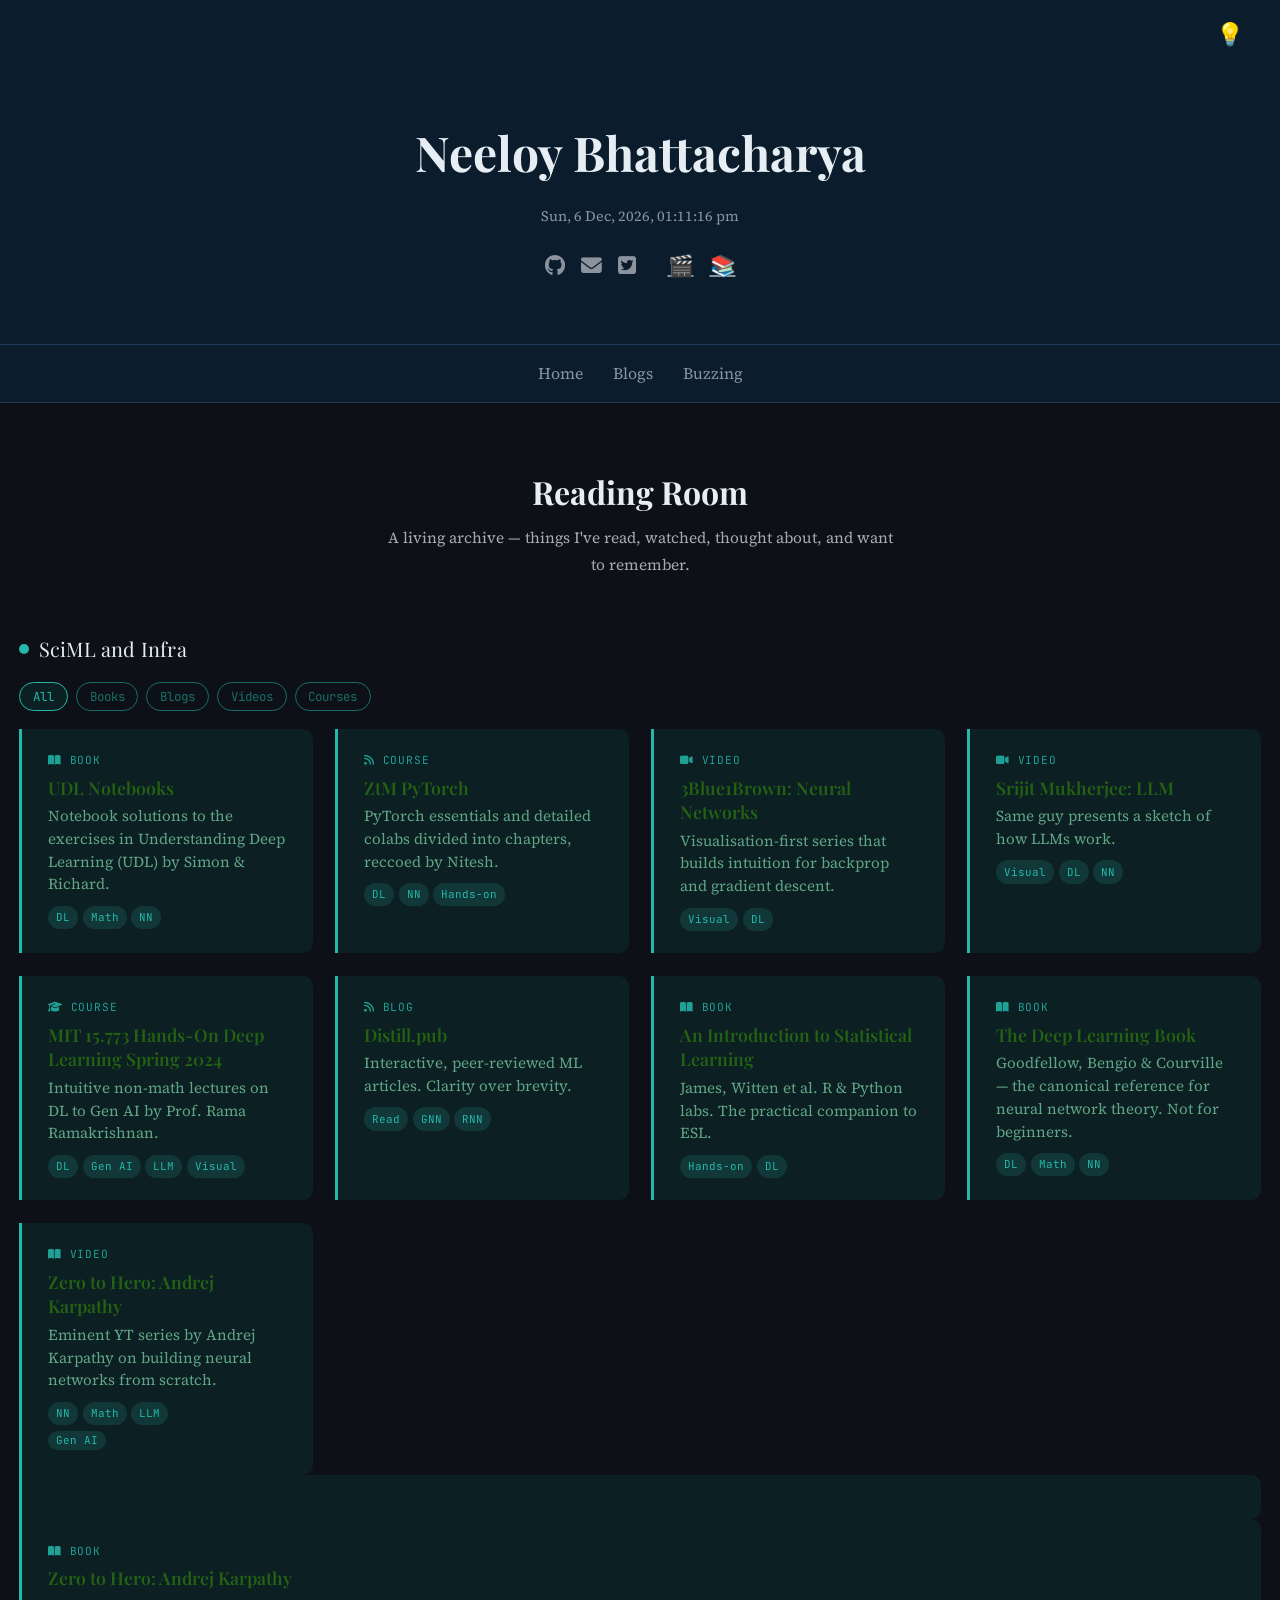
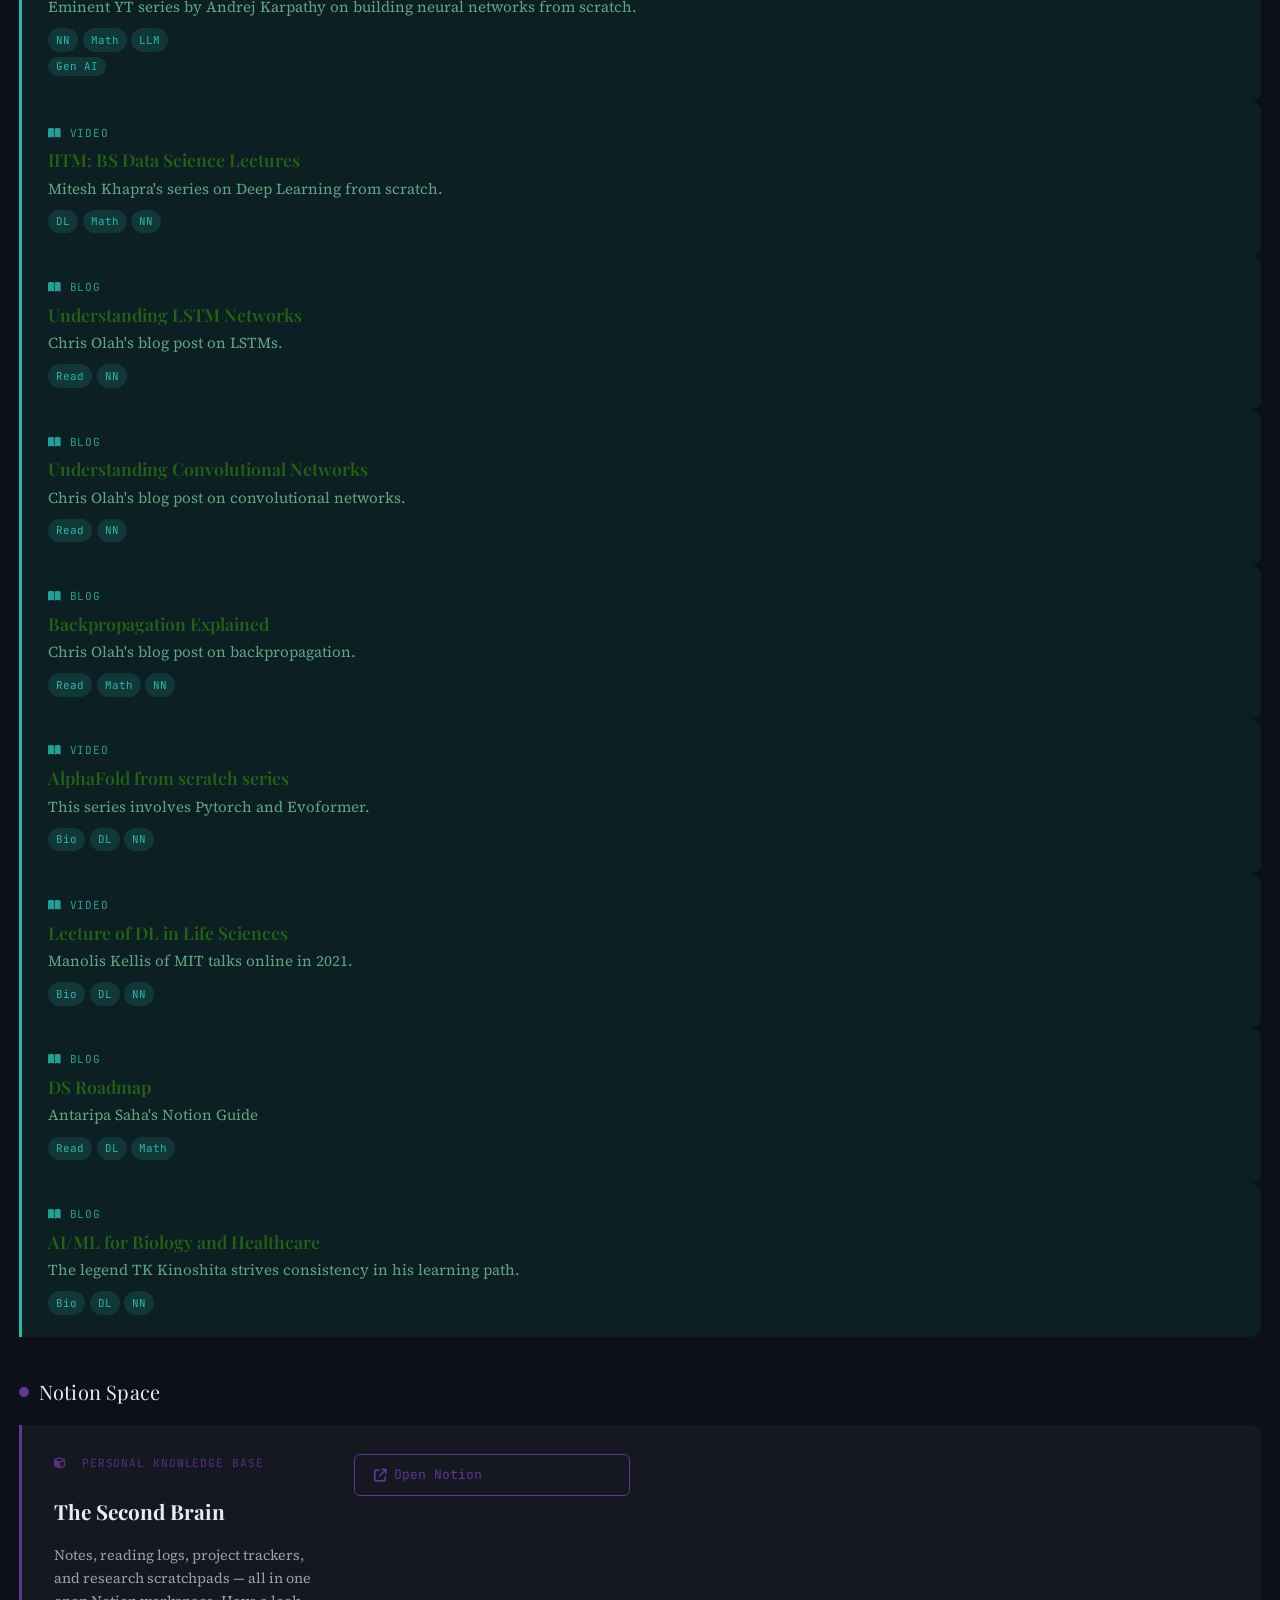
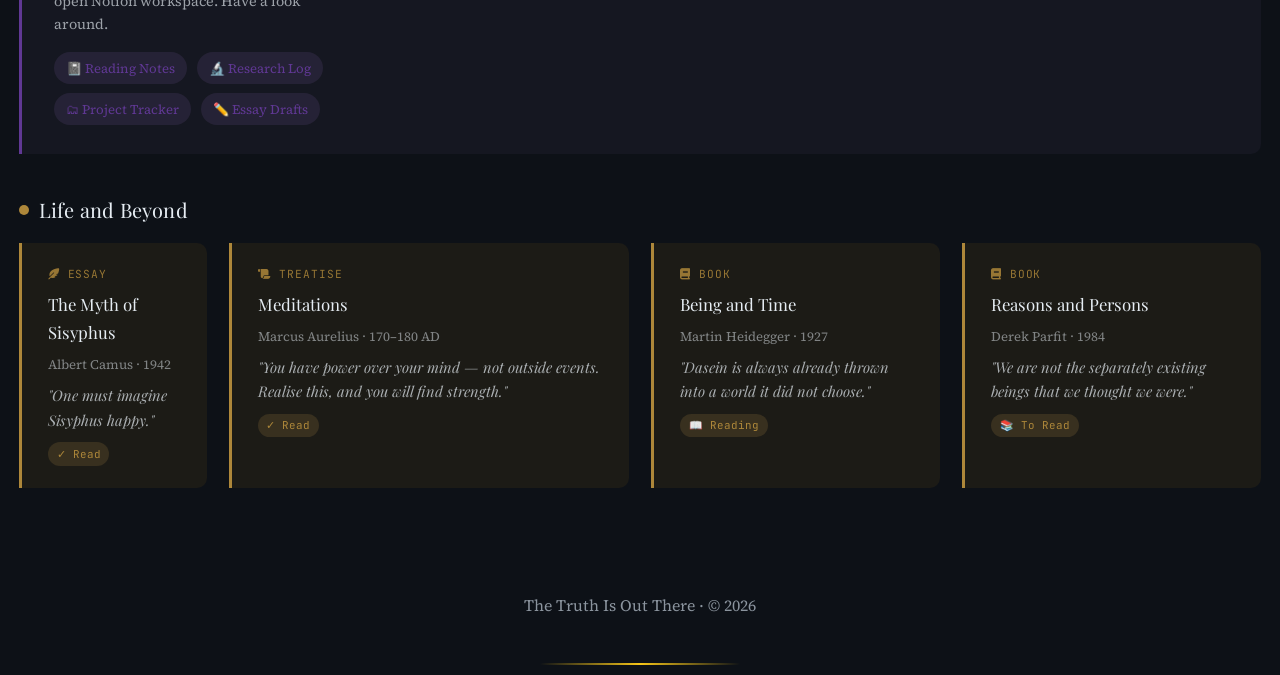
==== commit 259ce807: "Refactor CSS and update resource links Updated CSS variables for better readability and dark mode co" ====
--- a/blogs.html
+++ b/blogs.html
@@ -13,36 +13,17 @@
   <link rel="stylesheet" href="css/style.css" />
 
   <style>
-    /* ─── CSS Variables ─── */
+    /* ─── CSS Variables (mirrors your existing palette; override for dark mode too) ─── */
     :root {
-      --accent-tech:   #2ec4b6;
-      --accent-notion: #7c3aed;   /* deeper violet — readable on both modes */
-      --accent-phil:   #b8860b;   /* darker gold — readable on light */
-      --accent-tech-bg:   rgba(46, 196, 182, 0.08);
-      --accent-notion-bg: rgba(124, 58, 237, 0.07);
-      --accent-phil-bg:   rgba(184, 134, 11, 0.07);
-
-      /* Light mode card colours */
-      --card-bg:       #ffffff;
-      --card-border:   #e5e7eb;
-      --card-text:     #1a1a2e;
-      --card-subtext:  #4b5563;
-      --card-tag-bg:   rgba(46, 196, 182, 0.12);
-
+      --accent-tech:   #24b8aa;   /* teal  — tech resources */
+      --accent-notion: #603894;   /* violet — notion */
+      --accent-phil:   #ad873a;   /* gold  — philosophy */
+      --accent-tech-bg:   rgba(13, 209, 189, 0.07);
+      --accent-notion-bg: rgba(130, 97, 173, 0.07);
+      --accent-phil-bg:   rgba(224, 155, 18, 0.07);
       --border-radius: 10px;
-      --card-pad: 1.2rem 1.4rem;
+      --card-pad: 1.4rem 1.6rem;
       --transition: 0.22s ease;
-    }
-
-    /* ─── Dark mode overrides ─── */
-    body.dark {
-      --card-bg:      #1a1f2e;
-      --card-border:  #2d3348;
-      --card-text:    #e8eaf0;
-      --card-subtext: #9ca3af;
-      --card-tag-bg:  rgba(46, 196, 182, 0.15);
-      --accent-notion: #a78bfa;   /* lighter violet — readable on dark */
-      --accent-phil:   #d4a853;   /* lighter gold — readable on dark */
     }
 
     /* ─── Page intro ─── */
@@ -108,22 +89,16 @@
       background: var(--accent-tech-bg);
     }
 
-    /* ─── Resource Grid (Tech) — 4 columns ─── */
+    /* ─── Resource Grid (Tech) ─── */
     .resource-grid {
       display: grid;
       grid-template-columns: repeat(4, 1fr);
-      gap: 0.9rem;
-    }
-    @media (max-width: 900px) {
-      .resource-grid { grid-template-columns: repeat(2, 1fr); }
-    }
-    @media (max-width: 560px) {
-      .resource-grid { grid-template-columns: 1fr; }
+      gap: 1.4rem;
     }
 
     .resource-card {
       border-left: 3px solid var(--accent-tech);
-      background: var(--card-bg);
+      background: var(--accent-tech-bg);
       border-radius: 0 var(--border-radius) var(--border-radius) 0;
       padding: var(--card-pad);
       transition: var(--transition);
@@ -131,8 +106,6 @@
       display: block;
       position: relative;
       overflow: hidden;
-      box-shadow: 0 1px 4px rgba(0,0,0,0.06);
-      cursor: pointer;
     }
     .resource-card::before {
       content: '';
@@ -142,46 +115,32 @@
       opacity: 0;
       transition: var(--transition);
     }
-    .resource-card:hover { transform: translateY(-3px); box-shadow: 0 8px 24px rgba(0,0,0,0.14); }
+    .resource-card:hover { transform: translateY(-2px); box-shadow: 0 6px 20px rgba(0,0,0,0.12); }
     .resource-card:hover::before { opacity: 0.04; }
-
-    /* Flash-up scroll animation */
-    .resource-card {
-      opacity: 0;
-      transform: translateY(18px);
-      animation: cardReveal 0.4s ease forwards;
-    }
-    @keyframes cardReveal {
-      to { opacity: 1; transform: translateY(0); }
-    }
-    .resource-card:nth-child(1) { animation-delay: 0.05s; }
-    .resource-card:nth-child(2) { animation-delay: 0.10s; }
-    .resource-card:nth-child(3) { animation-delay: 0.15s; }
-    .resource-card:nth-child(4) { animation-delay: 0.20s; }
-    .resource-card:nth-child(5) { animation-delay: 0.25s; }
-    .resource-card:nth-child(6) { animation-delay: 0.30s; }
-    .resource-card:nth-child(7) { animation-delay: 0.35s; }
-    .resource-card:nth-child(8) { animation-delay: 0.40s; }
 
     .resource-card .rc-type {
       font-family: 'JetBrains Mono', monospace;
-      font-size: 0.68rem;
+      font-size: 0.7rem;
       letter-spacing: 0.08em;
       text-transform: uppercase;
       color: var(--accent-tech);
       margin-bottom: 0.35rem;
+      opacity: 0.85;
     }
     .resource-card .rc-title {
       font-family: 'Playfair Display', serif;
-      font-size: 0.95rem;
+      color: #246213;
+      font-size: 1.1rem;
+      font-weight: 600;
       line-height: 1.4;
       margin-bottom: 0.3rem;
-      color: var(--card-text);
     }
     .resource-card .rc-desc {
       font-family: 'Source Serif 4', serif;
-      font-size: 0.82rem;
-      color: var(--card-subtext);
+      color: #76c79d;   /* softer grey */
+      opacity: 1;       /* remove faded look */
+      font-size: 0.95rem;
+      opacity: 0.8;
       line-height: 1.5;
     }
     .resource-card .rc-tags {
@@ -191,41 +150,40 @@
       gap: 0.3rem;
     }
     .resource-card .tag {
-      font-size: 0.65rem;
+      font-size: 0.68rem;
       font-family: 'JetBrains Mono', monospace;
       padding: 0.15rem 0.5rem;
       border-radius: 20px;
-      background: var(--card-tag-bg);
+      background: rgba(46,196,182,0.15);
       color: var(--accent-tech);
     }
 
     /* hidden resource cards via filter */
     .resource-card[data-type] { display: block; }
-    .resource-card.hidden { display: none !important; }
+    .resource-card.hidden { display: none; }
 
     /* ─── Notion Portal Card ─── */
     .notion-portal {
       border-left: 3px solid var(--accent-notion);
-      background: var(--card-bg);
+      background: var(--accent-notion-bg);
       border-radius: 0 var(--border-radius) var(--border-radius) 0;
       padding: 1.8rem 2rem;
-      display: flex;
-      align-items: center;
+      display: grid;
+      grid-template-columns: repeat(4, 1fr);
+      align-items: start;
       justify-content: space-between;
       gap: 1.5rem;
       flex-wrap: wrap;
-      box-shadow: 0 1px 4px rgba(0,0,0,0.06);
     }
     .notion-portal .np-left h3 {
       font-family: 'Playfair Display', serif;
       font-size: 1.3rem;
       margin-bottom: 0.4rem;
-      color: var(--card-text);
     }
     .notion-portal .np-left p {
       font-family: 'Source Serif 4', serif;
       font-size: 0.9rem;
-      color: var(--card-subtext);
+      opacity: 0.65;
       max-width: 380px;
       line-height: 1.6;
     }
@@ -236,6 +194,7 @@
       color: var(--accent-notion);
       text-transform: uppercase;
       margin-bottom: 0.5rem;
+      opacity: 0.85;
     }
     .btn-notion {
       display: inline-flex;
@@ -268,55 +227,46 @@
       font-size: 0.82rem;
       padding: 0.3rem 0.75rem;
       border-radius: 20px;
-      background: rgba(124,58,237,0.10);
+      background: rgba(155,114,207,0.12);
       color: var(--accent-notion);
       text-decoration: none;
       transition: var(--transition);
-      border: 1px solid transparent;
-    }
-    .notion-chip:hover {
-      background: rgba(124,58,237,0.18);
-      border-color: var(--accent-notion);
-    }
-    body.dark .notion-chip { background: rgba(167,139,250,0.12); }
-    body.dark .notion-chip:hover { background: rgba(167,139,250,0.22); }
+    }
+    .notion-chip:hover { background: rgba(155,114,207,0.25); }
 
     /* ─── Philosophy Cards ─── */
     .phil-list {
       display: flex;
-      flex-direction: column;
-      gap: 1rem;
+      grid-template-columns: repeat(4, 1fr);
+      gap: 1.4rem;
     }
     .phil-card {
       border-left: 3px solid var(--accent-phil);
-      background: var(--card-bg);
+      background: var(--accent-phil-bg);
       border-radius: 0 var(--border-radius) var(--border-radius) 0;
       padding: var(--card-pad);
       transition: var(--transition);
-      text-decoration: none;
-      display: block;
-      box-shadow: 0 1px 4px rgba(0,0,0,0.06);
-    }
-    .phil-card:hover { transform: translateX(4px); box-shadow: 0 4px 16px rgba(0,0,0,0.10); }
+    }
+    .phil-card:hover { transform: translateX(3px); }
 
     .phil-card .pc-meta {
       font-family: 'JetBrains Mono', monospace;
-      font-size: 0.68rem;
+      font-size: 0.7rem;
       letter-spacing: 0.08em;
       text-transform: uppercase;
       color: var(--accent-phil);
+      opacity: 0.85;
       margin-bottom: 0.35rem;
     }
     .phil-card .pc-title {
       font-family: 'Playfair Display', serif;
       font-size: 1.05rem;
-      margin-bottom: 0.3rem;
-      color: var(--card-text);
+      margin-bottom: 0.4rem;
     }
     .phil-card .pc-author {
       font-family: 'Source Serif 4', serif;
       font-size: 0.82rem;
-      color: var(--card-subtext);
+      opacity: 0.5;
       margin-bottom: 0.5rem;
     }
     .phil-card blockquote {
@@ -326,7 +276,7 @@
       border-left: none;
       padding: 0;
       margin: 0;
-      color: var(--card-subtext);
+      opacity: 0.7;
       line-height: 1.65;
     }
     .phil-card blockquote::before { content: '"'; }
@@ -339,16 +289,19 @@
       font-size: 0.68rem;
       padding: 0.15rem 0.55rem;
       border-radius: 20px;
-      background: rgba(184,134,11,0.12);
+      background: rgba(212,168,83,0.15);
       color: var(--accent-phil);
     }
-    body.dark .phil-card .pc-status { background: rgba(212,168,83,0.15); }
 
     /* ─── Utility ─── */
-    main { max-width: 1100px; margin: 0 auto; padding: 0 1.4rem 3rem; }
-
-    /* Section label colours adapt */
-    .section-label { color: var(--card-text); }
+    main { max-width: 1400px; margin: 0 auto; padding: 0 1.2rem 3rem; }
+
+    /* Dark mode awareness — hook into whatever toggle your main.js uses */
+    body.dark .resource-card,
+    body.dark .notion-portal,
+    body.dark .phil-card {
+      filter: brightness(1.05);
+    }
   </style>
 </head>
 
@@ -359,7 +312,7 @@
   <div id="clock"></div>
   <div class="social-bar">
     <a href="https://github.com/BumMolecule" target="_blank" aria-label="GitHub"><i class="fa-brands fa-github"></i></a>
-    <a href="/cdn-cgi/l/email-protection#19777c7c757660767f7f707a707875597e74787075377a7674" aria-label="Email"><i class="fa-solid fa-envelope"></i></a>
+    <a href="mailto:neeloyofficial@gmail.com" aria-label="Email"><i class="fa-solid fa-envelope"></i></a>
     <a href="https://x.com/neeluspeaks" target="_blank" aria-label="Twitter"><i class="fa-brands fa-twitter-square"></i></a>
     <a href="https://linkedin.com/in/neeloy-bhattacharya-here" target="_blank" aria-label="LinkedIn"><i class="fa-brands fa-linkedin-square"></i></a>
     <a href="https://boxd.it/8rmYf" target="_blank" aria-label="Letterboxd">🎬</a>
@@ -386,7 +339,7 @@
   ══════════════════════════════════════════ -->
   <div class="section-label">
     <span class="dot dot-tech"></span>
-    Tech &amp; Science Resources
+    SciML and Infra
   </div>
 
   <div class="filter-tabs">
@@ -398,61 +351,203 @@
   </div>
 
   <div class="resource-grid" id="resource-grid">
-
-    <a class="resource-card" href="https://www.deeplearningbook.org/" target="_blank" data-type="book">
+    
+    <a class="resource-card" href="https://github.com/rlepsch/SOLUTIONS_NOTEBOOKS_UDL" target="_blank" data-type="book">
       <div class="rc-type"><i class="fa-solid fa-book-open"></i> Book</div>
-      <div class="rc-title">The Deep Learning Book</div>
-      <div class="rc-desc">Goodfellow, Bengio & Courville — the canonical reference for neural network theory.</div>
-      <div class="rc-tags"><span class="tag">ML</span><span class="tag">Math</span><span class="tag">Free</span></div>
-    </a>
-
-    <a class="resource-card" href="https://lilianweng.github.io/" target="_blank" data-type="blog">
-      <div class="rc-type"><i class="fa-solid fa-rss"></i> Blog</div>
-      <div class="rc-title">Lil'Log by Lilian Weng</div>
-      <div class="rc-desc">OpenAI researcher's deeply detailed posts on RL, transformers, and diffusion models.</div>
-      <div class="rc-tags"><span class="tag">NLP</span><span class="tag">RL</span></div>
-    </a>
-
-    <a class="resource-card" href="https://www.youtube.com/playlist?list=PLZHQObOWTQDNU6R1_67000Dx_ZCJB-3pi" target="_blank" data-type="video">
+      <div class="rc-title">UDL Notebooks</div>
+      <div class="rc-desc">Notebook solutions to the exercises in Understanding Deep Learning (UDL) by Simon & Richard.</div>
+      <div class="rc-tags">
+        <span class="tag">DL</span>
+        <span class="tag">Math</span>
+        <span class="tag">NN</span>
+      </div>
+    </a>
+
+    <a class="resource-card" href="https://www.learnpytorch.io/" target="_blank" data-type="blog">
+      <div class="rc-type"><i class="fa-solid fa-rss"></i> Course</div>
+      <div class="rc-title">ZtM PyTorch </div>
+      <div class="rc-desc">PyTorch essentials and detailed colabs divided into chapters, reccoed by Nitesh.</div>
+      <div class="rc-tags">
+        <span class="tag">DL</span>
+        <span class="tag">NN</span>
+        <span class="tag">Hands-on</span>
+      </div>
+    </a>
+
+    <a class="resource-card" href="https://youtube.com/playlist?list=PLZHQObOWTQDNU6R1_67000Dx_ZCJB-3pi&si=MZbh2RRIYfZEqv1U" target="_blank" data-type="video">
       <div class="rc-type"><i class="fa-solid fa-video"></i> Video</div>
-      <div class="rc-title">3Blue1Brown — Neural Networks</div>
+      <div class="rc-title">3Blue1Brown: Neural Networks</div>
       <div class="rc-desc">Visualisation-first series that builds intuition for backprop and gradient descent.</div>
-      <div class="rc-tags"><span class="tag">Intuition</span><span class="tag">YouTube</span></div>
-    </a>
-
-    <a class="resource-card" href="https://pdos.csail.mit.edu/6.824/" target="_blank" data-type="course">
+      <div class="rc-tags">
+        <span class="tag">Visual</span>
+        <span class="tag">DL</span>
+      </div>
+    </a>
+
+    
+    <a class="resource-card" href="https://youtu.be/LbKF96HGx-M?si=Jctig0Vtie2Jo3Ma" target="_blank" data-type="video">
+      <div class="rc-type"><i class="fa-solid fa-video"></i> Video</div>
+      <div class="rc-title">Srijit Mukherjee: LLM</div>
+      <div class="rc-desc">Same guy presents a sketch of how LLMs work.</div>
+      <div class="rc-tags">
+        <span class="tag">Visual</span>
+        <span class="tag">DL</span>
+        <span class="tag">NN</span>
+      </div>
+    </a>
+
+    <a class="resource-card" href="https://youtube.com/playlist?list=PLUl4u3cNGP60YyhMjYmXuVmX562QcClSp&si=UvM_mLOEkyylQ1O4" target="_blank" data-type="course">
       <div class="rc-type"><i class="fa-solid fa-graduation-cap"></i> Course</div>
-      <div class="rc-title">MIT 6.5840 Distributed Systems</div>
-      <div class="rc-desc">Legendary course with labs in Go. Consensus, replication, fault tolerance.</div>
-      <div class="rc-tags"><span class="tag">Systems</span><span class="tag">Free</span></div>
+      <div class="rc-title">MIT 15.773 Hands-On Deep Learning Spring 2024</div>
+      <div class="rc-desc">Intuitive non-math lectures on DL to Gen AI by Prof. Rama Ramakrishnan.</div>
+      <div class="rc-tags">
+        <span class="tag">DL</span>
+        <span class="tag">Gen AI</span>
+        <span class="tag">LLM</span>
+        <span class="tag">Visual</span>
+      </div>
     </a>
 
     <a class="resource-card" href="https://distill.pub/" target="_blank" data-type="blog">
       <div class="rc-type"><i class="fa-solid fa-rss"></i> Blog</div>
       <div class="rc-title">Distill.pub</div>
       <div class="rc-desc">Interactive, peer-reviewed ML articles. Clarity over brevity.</div>
-      <div class="rc-tags"><span class="tag">Interactive</span><span class="tag">Interpretability</span></div>
-    </a>
-
-    <a class="resource-card" href="https://www.statlearning.com/" target="_blank" data-type="book">
+      <div class="rc-tags">
+        <span class="tag">Read</span>
+        <span class="tag">GNN</span>
+        <span class="tag">RNN</span>
+      </div>
+    </a>
+
+    <a class="resource-card" href="https://islp.readthedocs.io/en/latest/labs.html" target="_blank" data-type="book">
       <div class="rc-type"><i class="fa-solid fa-book-open"></i> Book</div>
       <div class="rc-title">An Introduction to Statistical Learning</div>
       <div class="rc-desc">James, Witten et al. R & Python labs. The practical companion to ESL.</div>
-      <div class="rc-tags"><span class="tag">Stats</span><span class="tag">ML</span><span class="tag">Free PDF</span></div>
-    </a>
-
-    <a class="resource-card" href="https://colah.github.io/" target="_blank" data-type="blog">
-      <div class="rc-type"><i class="fa-solid fa-rss"></i> Blog</div>
-      <div class="rc-title">Chris Olah's Blog</div>
-      <div class="rc-desc">The original mechanistic interpretability essays. LSTMs, attention, circuits.</div>
-      <div class="rc-tags"><span class="tag">Interpretability</span><span class="tag">Visuals</span></div>
-    </a>
-
-    <a class="resource-card" href="https://www.fast.ai/" target="_blank" data-type="course">
-      <div class="rc-type"><i class="fa-solid fa-graduation-cap"></i> Course</div>
-      <div class="rc-title">fast.ai — Practical Deep Learning</div>
-      <div class="rc-desc">Top-down, code-first deep learning. Best starting point for applied ML.</div>
-      <div class="rc-tags"><span class="tag">Applied</span><span class="tag">Free</span></div>
+      <div class="rc-tags">
+        <span class="tag">Hands-on</span>
+        <span class="tag">DL</span>
+      </div>
+    </a>
+
+    <a class="resource-card" href="https://www.deeplearningbook.org/" target="_blank" data-type="book">
+      <div class="rc-type"><i class="fa-solid fa-book-open"></i> Book</div>
+      <div class="rc-title">The Deep Learning Book</div>
+      <div class="rc-desc">Goodfellow, Bengio & Courville — the canonical reference for neural network theory. Not for beginners.</div>
+      <div class="rc-tags">
+        <span class="tag">DL</span>
+        <span class="tag">Math</span>
+        <span class="tag">NN</span>
+      </div>
+    </a>
+
+    <a class="resource-card" href="https://youtube.com/playlist?list=PLAqhIrjkxbuWI23v9cThsA9GvCAUhRvKZ&si=-QcE6UsDjqN49N1n" target="_blank" data-type="book">
+      <div class="rc-type"><i class="fa-solid fa-book-open"></i> Video</div>
+      <div class="rc-title">Zero to Hero: Andrej Karpathy</div>
+      <div class="rc-desc">Eminent YT series by Andrej Karpathy on building neural networks from scratch.</div>
+      <div class="rc-tags">
+        <span class="tag">NN</span>
+        <span class="tag">Math</span>
+        <span class="tag">LLM</span></div>
+        <span class="tag">Gen AI</span>
+      </div>
+    </a>
+
+    <a class="resource-card" href="https://youtube.com/playlist?list=PLAqhIrjkxbuWI23v9cThsA9GvCAUhRvKZ&si=-QcE6UsDjqN49N1n" target="_blank" data-type="book">
+      <div class="rc-type"><i class="fa-solid fa-book-open"></i> Book</div>
+      <div class="rc-title">Zero to Hero: Andrej Karpathy</div>
+      <div class="rc-desc">Eminent YT series by Andrej Karpathy on building neural networks from scratch.</div>
+      <div class="rc-tags">
+        <span class="tag">NN</span>
+        <span class="tag">Math</span>
+        <span class="tag">LLM</span></div>
+        <span class="tag">Gen AI</span>
+      </div>
+    </a>
+
+    <a class="resource-card" href="https://youtube.com/playlist?list=PLZ2ps__7DhBZVxMrSkTIcG6zZBDKUXCnM&si=1l-hQ9HFBeXE4x19" target="_blank" data-type="book">
+      <div class="rc-type"><i class="fa-solid fa-book-open"></i> Video</div>
+      <div class="rc-title">IITM: BS Data Science Lectures</div>
+      <div class="rc-desc">Mitesh Khapra's series on Deep Learning from scratch.</div>
+      <div class="rc-tags">
+        <span class="tag">DL</span>
+        <span class="tag">Math</span>
+        <span class="tag">NN</span>
+      </div>
+    </a>
+
+    <a class="resource-card" href="https://colah.github.io/posts/2015-08-Understanding-LSTMs/" target="_blank" data-type="book">
+      <div class="rc-type"><i class="fa-solid fa-book-open"></i> Blog</div>
+      <div class="rc-title">Understanding LSTM Networks</div>
+      <div class="rc-desc">Chris Olah's blog post on LSTMs.</div>
+      <div class="rc-tags">
+        <span class="tag">Read</span>
+        <span class="tag">NN</span>
+      </div>
+    </a>
+
+    <a class="resource-card" href="https://colah.github.io/posts/2014-07-Conv-Nets-Modular/" target="_blank" data-type="book">
+      <div class="rc-type"><i class="fa-solid fa-book-open"></i> Blog</div>
+      <div class="rc-title">Understanding Convolutional Networks</div>
+      <div class="rc-desc">Chris Olah's blog post on convolutional networks.</div>
+      <div class="rc-tags">
+        <span class="tag">Read</span>
+        <span class="tag">NN</span>
+      </div>
+    </a>
+
+    <a class="resource-card" href="https://colah.github.io/posts/2015-08-Backprop/" target="_blank" data-type="book">
+      <div class="rc-type"><i class="fa-solid fa-book-open"></i> Blog</div>
+      <div class="rc-title">Backpropagation Explained</div>
+      <div class="rc-desc">Chris Olah's blog post on backpropagation.</div>
+      <div class="rc-tags">
+        <span class="tag">Read</span>
+        <span class="tag">Math</span>
+        <span class="tag">NN</span>
+      </div>
+    </a>
+
+    <a class="resource-card" href="https://youtube.com/playlist?list=PLJ0WcPQS7xJVJr6ceIPFSkAGAgrkmw1c9&si=5RxVP6_Mxx8b-4nP" target="_blank" data-type="book">
+      <div class="rc-type"><i class="fa-solid fa-book-open"></i> Video</div>
+      <div class="rc-title">AlphaFold from scratch series</div>
+      <div class="rc-desc">This series involves Pytorch and Evoformer.</div>
+      <div class="rc-tags">
+        <span class="tag">Bio</span>
+        <span class="tag">DL</span>
+        <span class="tag">NN</span>
+      </div>
+    </a>
+
+    <a class="resource-card" href="https://youtu.be/0jWOZoTsYzI?si=LiIEaaJwPH2U9LGI" target="_blank" data-type="book">
+      <div class="rc-type"><i class="fa-solid fa-book-open"></i> Video</div>
+      <div class="rc-title">Lecture of DL in Life Sciences</div>
+      <div class="rc-desc">Manolis Kellis of MIT talks online in 2021.</div>
+      <div class="rc-tags">
+        <span class="tag">Bio</span>
+        <span class="tag">DL</span>
+        <span class="tag">NN</span>
+      </div>
+    </a>
+
+    <a class="resource-card" href="https://antaripasaha.notion.site/Data-Science-All-in-one-f7b861fc69dd49439231b8c14a0e330b" target="_blank" data-type="book">
+      <div class="rc-type"><i class="fa-solid fa-book-open"></i> Blog</div>
+      <div class="rc-title">DS Roadmap</div>
+      <div class="rc-desc">Antaripa Saha's Notion Guide</div>
+      <div class="rc-tags">
+        <span class="tag">Read</span>
+        <span class="tag">DL</span>
+        <span class="tag">Math</span>
+      </div>
+    </a>
+
+    <a class="resource-card" href="https://www.iamtk.co/ai-ml-for-biology-and-healthcare-a-learning-path" target="_blank" data-type="book">
+      <div class="rc-type"><i class="fa-solid fa-book-open"></i> Blog</div>
+      <div class="rc-title">AI/ML for Biology and Healthcare</div>
+      <div class="rc-desc">The legend TK Kinoshita strives consistency in his learning path.</div>
+      <div class="rc-tags">
+        <span class="tag">Bio</span>
+        <span class="tag">DL</span>
+        <span class="tag">NN</span>
+      </div>
     </a>
 
   </div><!-- /resource-grid -->
@@ -463,7 +558,7 @@
   ══════════════════════════════════════════ -->
   <div class="section-label">
     <span class="dot dot-notion"></span>
-    My Notion Space
+    Notion Space
   </div>
 
   <div class="notion-portal">
@@ -492,42 +587,42 @@
   ══════════════════════════════════════════ -->
   <div class="section-label">
     <span class="dot dot-phil"></span>
-    Philosophical Readings
+    Life and Beyond
   </div>
 
   <div class="phil-list">
 
-    <a class="phil-card" href="https://www.amazon.com/Myth-Sisyphus-Albert-Camus/dp/0679733736" target="_blank">
+    <div class="phil-card">
       <div class="pc-meta"><i class="fa-solid fa-feather-pointed"></i> Essay</div>
       <div class="pc-title">The Myth of Sisyphus</div>
       <div class="pc-author">Albert Camus · 1942</div>
       <blockquote>One must imagine Sisyphus happy.</blockquote>
       <span class="pc-status">✓ Read</span>
-    </a>
-
-    <a class="phil-card" href="https://www.gutenberg.org/ebooks/55317" target="_blank">
+    </div>
+
+    <div class="phil-card">
       <div class="pc-meta"><i class="fa-solid fa-scroll"></i> Treatise</div>
       <div class="pc-title">Meditations</div>
       <div class="pc-author">Marcus Aurelius · 170–180 AD</div>
       <blockquote>You have power over your mind — not outside events. Realise this, and you will find strength.</blockquote>
       <span class="pc-status">✓ Read</span>
-    </a>
-
-    <a class="phil-card" href="https://www.amazon.com/Being-Time-Martin-Heidegger/dp/0061575593" target="_blank">
+    </div>
+
+    <div class="phil-card">
       <div class="pc-meta"><i class="fa-solid fa-book"></i> Book</div>
       <div class="pc-title">Being and Time</div>
       <div class="pc-author">Martin Heidegger · 1927</div>
       <blockquote>Dasein is always already thrown into a world it did not choose.</blockquote>
       <span class="pc-status">📖 Reading</span>
-    </a>
-
-    <a class="phil-card" href="https://www.amazon.com/Reasons-Persons-Derek-Parfit/dp/019824908X" target="_blank">
+    </div>
+
+    <div class="phil-card">
       <div class="pc-meta"><i class="fa-solid fa-book"></i> Book</div>
       <div class="pc-title">Reasons and Persons</div>
       <div class="pc-author">Derek Parfit · 1984</div>
       <blockquote>We are not the separately existing beings that we thought we were.</blockquote>
       <span class="pc-status">📚 To Read</span>
-    </a>
+    </div>
 
   </div><!-- /phil-list -->
 
@@ -537,7 +632,7 @@
   <p>The Truth Is Out There · © 2026</p>
 </footer>
 
-<script data-cfasync="false" src="/cdn-cgi/scripts/5c5dd728/cloudflare-static/email-decode.min.js"></script><script src="js/main.js"></script>
+<script src="js/main.js"></script>
 <script>
   // ─── Filter tabs logic ───
   const tabs = document.querySelectorAll('.filter-tab');
@@ -551,4 +646,14 @@
       const filter = tab.dataset.filter;
       cards.forEach(card => {
         if (filter === 'all' || card.dataset.type === filter) {
-      +          card.classList.remove('hidden');
+        } else {
+          card.classList.add('hidden');
+        }
+      });
+    });
+  });
+</script>
+
+</body>
+</html>
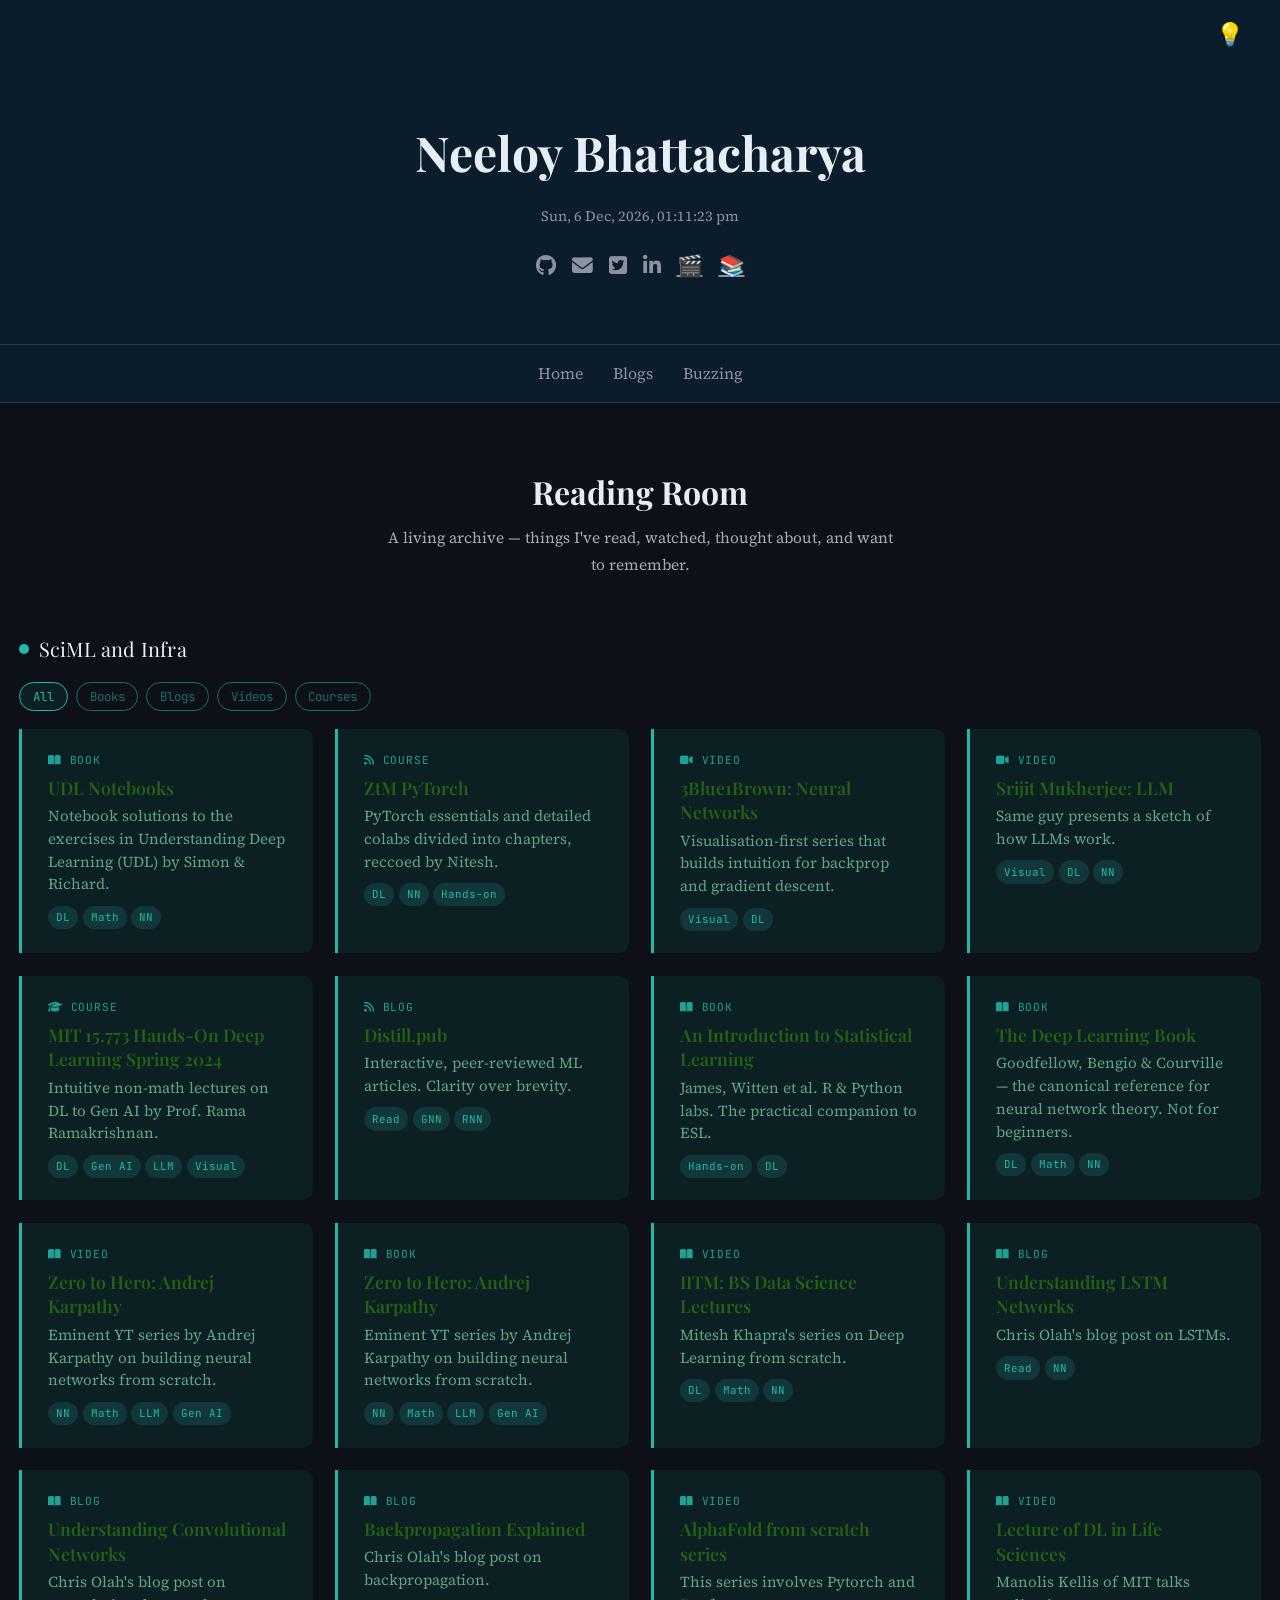
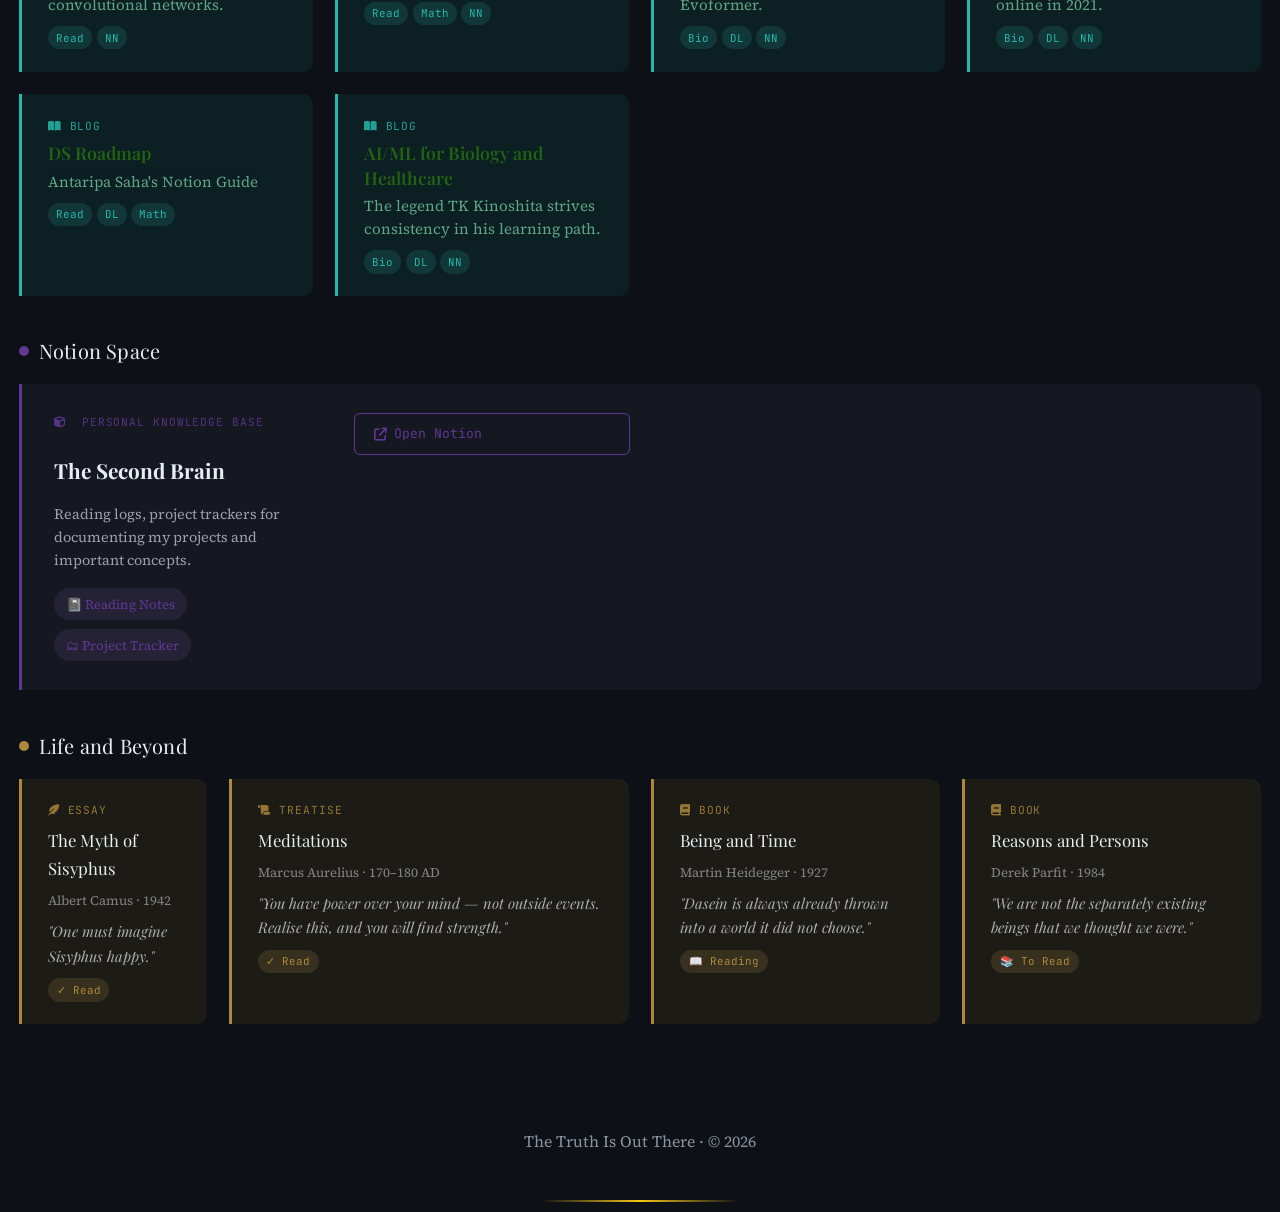
==== commit 44ce2a84: "Update social links and Notion descriptions Updated social media icons and links in the social bar. " ====
--- a/blogs.html
+++ b/blogs.html
@@ -314,7 +314,7 @@
     <a href="https://github.com/BumMolecule" target="_blank" aria-label="GitHub"><i class="fa-brands fa-github"></i></a>
     <a href="mailto:neeloyofficial@gmail.com" aria-label="Email"><i class="fa-solid fa-envelope"></i></a>
     <a href="https://x.com/neeluspeaks" target="_blank" aria-label="Twitter"><i class="fa-brands fa-twitter-square"></i></a>
-    <a href="https://linkedin.com/in/neeloy-bhattacharya-here" target="_blank" aria-label="LinkedIn"><i class="fa-brands fa-linkedin-square"></i></a>
+    <a href="https://linkedin.com/in/neeloy-bhattacharya-here" target="_blank" aria-label="LinkedIn"><i class="fa-brands fa-linkedin-in"></i></a>
     <a href="https://boxd.it/8rmYf" target="_blank" aria-label="Letterboxd">🎬</a>
     <a href="https://app.thestorygraph.com/profile/neeluism" target="_blank" aria-label="StoryGraph">📚</a>
   </div>
@@ -447,7 +447,7 @@
       <div class="rc-tags">
         <span class="tag">NN</span>
         <span class="tag">Math</span>
-        <span class="tag">LLM</span></div>
+        <span class="tag">LLM</span>
         <span class="tag">Gen AI</span>
       </div>
     </a>
@@ -459,7 +459,7 @@
       <div class="rc-tags">
         <span class="tag">NN</span>
         <span class="tag">Math</span>
-        <span class="tag">LLM</span></div>
+        <span class="tag">LLM</span>
         <span class="tag">Gen AI</span>
       </div>
     </a>
@@ -565,18 +565,16 @@
     <div class="np-left">
       <div class="np-badge"><i class="fa-solid fa-cube"></i> &nbsp;Personal Knowledge Base</div>
       <h3>The Second Brain</h3>
-      <p>Notes, reading logs, project trackers, and research scratchpads — all in one open Notion workspace. Have a look around.</p>
+      <p>Reading logs, project trackers for documenting my projects and important concepts.</p>
 
       <!-- Optional: chip-links to specific sub-pages -->
       <div class="notion-pages">
-        <a class="notion-chip" href="#" target="_blank">📓 Reading Notes</a>
-        <a class="notion-chip" href="#" target="_blank">🔬 Research Log</a>
-        <a class="notion-chip" href="#" target="_blank">🗂 Project Tracker</a>
-        <a class="notion-chip" href="#" target="_blank">✏️ Essay Drafts</a>
+        <a class="notion-chip" href="https://www.notion.so/Notes-30502559d30b80b3a157e8e19ce7ead3?source=copy_link" target="_blank">📓 Reading Notes</a>
+        <a class="notion-chip" href="https://www.notion.so/Monthly-Dashboard-30902559d30b8044ab9cf72cbcb3781e?source=copy_link" target="_blank">🗂 Project Tracker</a>
       </div>
     </div>
 
-    <a class="btn-notion" href="#" target="_blank">
+    <a class="btn-notion" href="https://www.notion.so/Notes-30502559d30b80b3a157e8e19ce7ead3?source=copy_link" target="_blank">
       <i class="fa-solid fa-arrow-up-right-from-square"></i> Open Notion
     </a>
   </div>
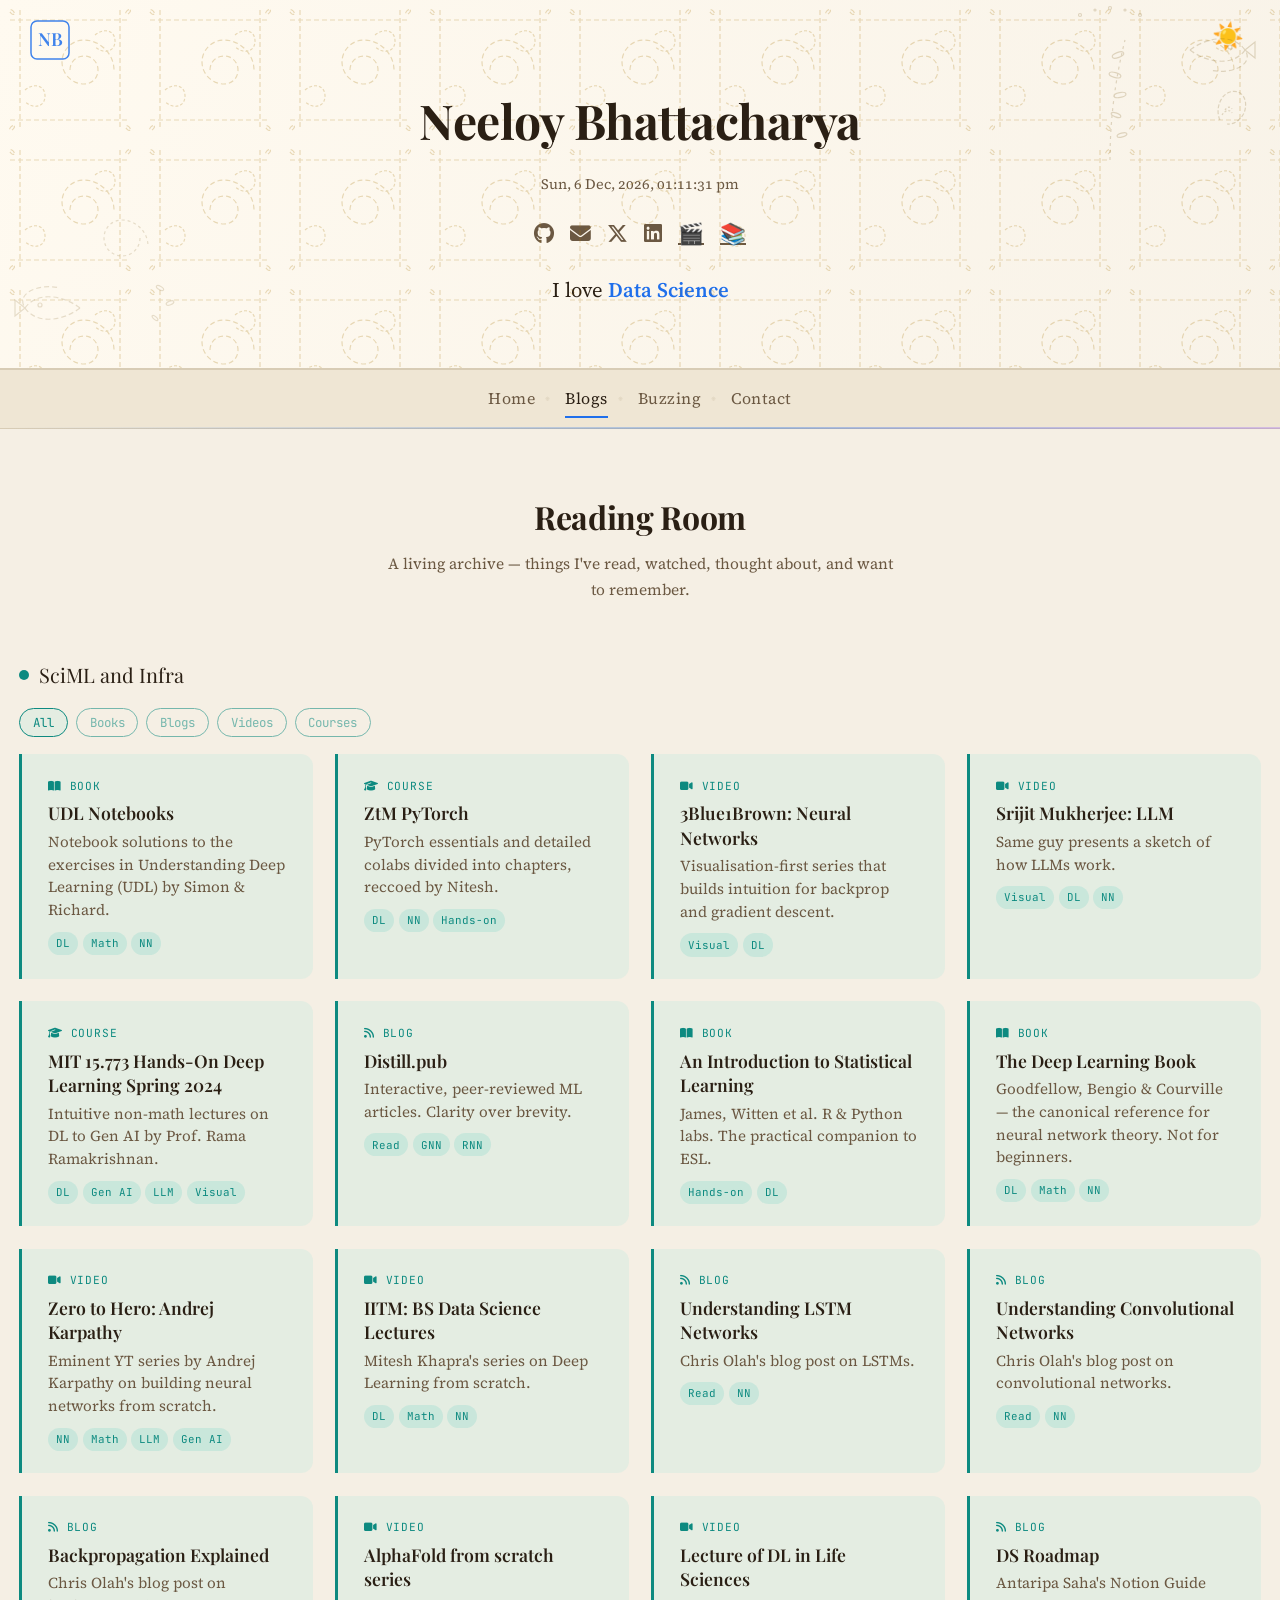
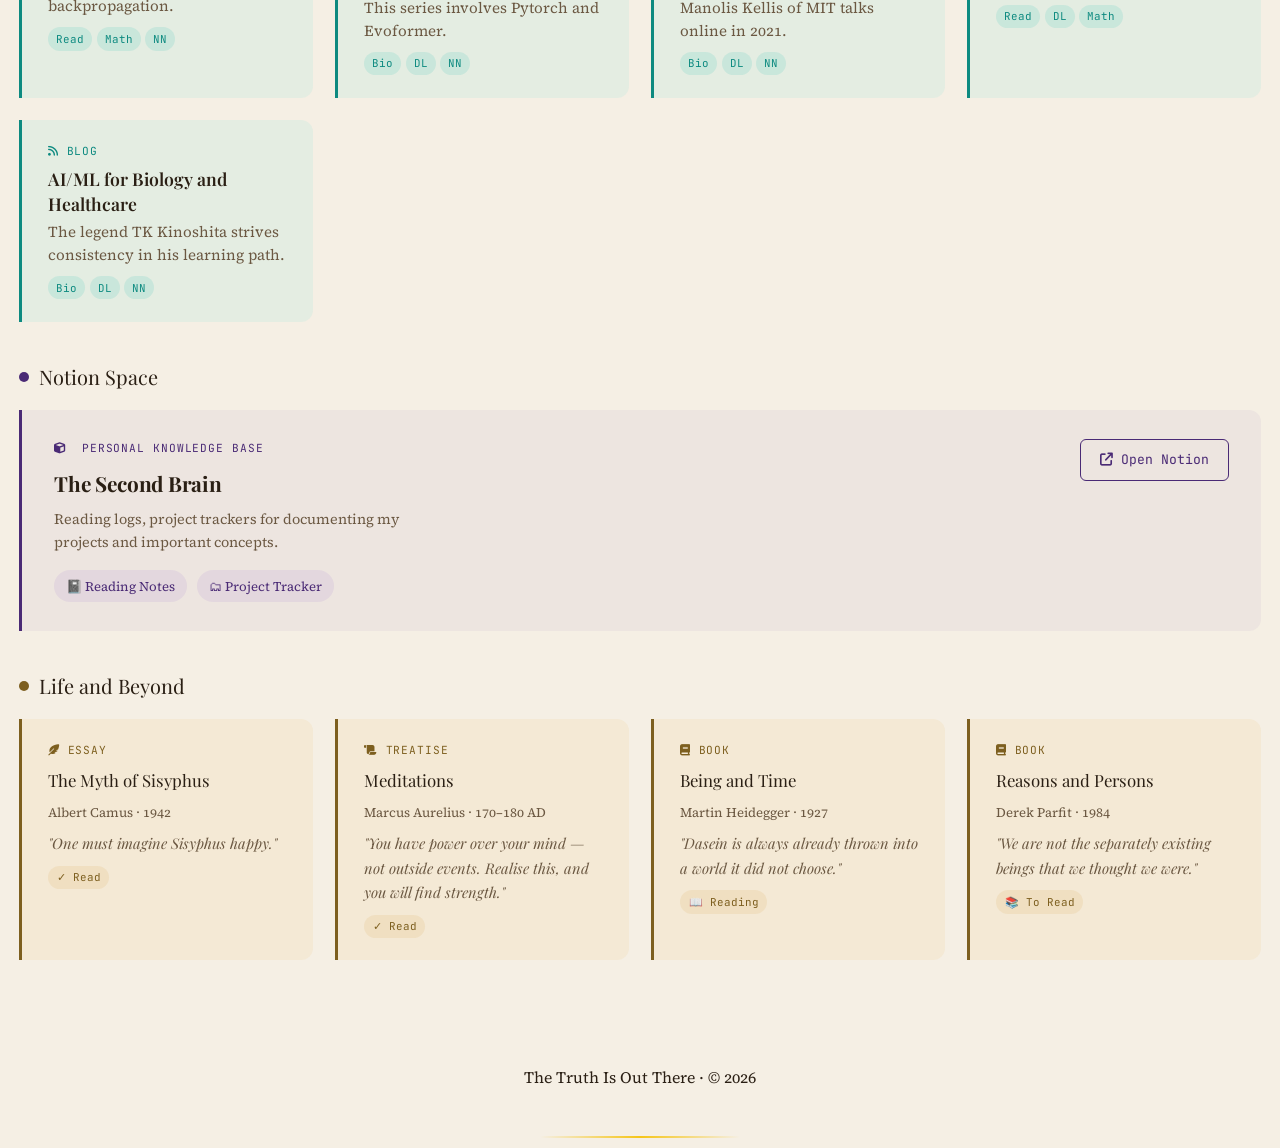
==== commit fc3fdf4b: "Restructure repo, fix icons, add motifs and design enhancements" ====
--- a/blogs.html
+++ b/blogs.html
@@ -4,654 +4,241 @@
   <meta charset="UTF-8" />
   <meta name="viewport" content="width=device-width, initial-scale=1.0" />
   <title>Blogs & Resources · Neeloy Bhattacharya</title>
-
-  <!-- Same fonts as index.html -->
-  <link href="https://fonts.googleapis.com/css2?family=Playfair+Display:ital,wght@0,500;0,600;1,500&family=Source+Serif+4:wght@400;500&family=JetBrains+Mono:wght@400;500&display=swap" rel="stylesheet">
+  <meta name="description" content="A living archive — things read, watched, thought about, and worth remembering." />
+  <link rel="icon" type="image/svg+xml" href="assets/icons/favicon.svg" />
+
+  <link rel="preconnect" href="https://fonts.googleapis.com" />
+  <link rel="preconnect" href="https://fonts.gstatic.com" crossorigin />
+  <link href="https://fonts.googleapis.com/css2?family=Playfair+Display:ital,wght@0,500;0,600;1,500&family=Source+Serif+4:wght@400;500&family=JetBrains+Mono:wght@400;500&display=swap" rel="stylesheet" />
   <link rel="stylesheet" href="https://cdnjs.cloudflare.com/ajax/libs/font-awesome/6.5.1/css/all.min.css" />
 
-  <!-- Link your existing stylesheet -->
-  <link rel="stylesheet" href="css/style.css" />
-
-  <style>
-    /* ─── CSS Variables (mirrors your existing palette; override for dark mode too) ─── */
-    :root {
-      --accent-tech:   #24b8aa;   /* teal  — tech resources */
-      --accent-notion: #603894;   /* violet — notion */
-      --accent-phil:   #ad873a;   /* gold  — philosophy */
-      --accent-tech-bg:   rgba(13, 209, 189, 0.07);
-      --accent-notion-bg: rgba(130, 97, 173, 0.07);
-      --accent-phil-bg:   rgba(224, 155, 18, 0.07);
-      --border-radius: 10px;
-      --card-pad: 1.4rem 1.6rem;
-      --transition: 0.22s ease;
-    }
-
-    /* ─── Page intro ─── */
-    .blogs-intro {
-      text-align: center;
-      padding: 2.2rem 1rem 1rem;
-    }
-    .blogs-intro h2 {
-      font-family: 'Playfair Display', serif;
-      font-size: 2rem;
-      margin-bottom: 0.4rem;
-    }
-    .blogs-intro p {
-      font-family: 'Source Serif 4', serif;
-      opacity: 0.7;
-      max-width: 520px;
-      margin: 0 auto;
-      font-size: 0.97rem;
-    }
-
-    /* ─── Section headings ─── */
-    .section-label {
-      display: flex;
-      align-items: center;
-      gap: 0.6rem;
-      font-family: 'Playfair Display', serif;
-      font-size: 1.25rem;
-      margin: 2.4rem 0 1rem;
-      letter-spacing: 0.01em;
-    }
-    .section-label .dot {
-      width: 10px;
-      height: 10px;
-      border-radius: 50%;
-      flex-shrink: 0;
-    }
-    .dot-tech   { background: var(--accent-tech); }
-    .dot-notion { background: var(--accent-notion); }
-    .dot-phil   { background: var(--accent-phil); }
-
-    /* ─── Filter tabs (Tech Resources only) ─── */
-    .filter-tabs {
-      display: flex;
-      gap: 0.5rem;
-      flex-wrap: wrap;
-      margin-bottom: 1.1rem;
-    }
-    .filter-tab {
-      border: none;
-      background: none;
-      cursor: pointer;
-      font-family: 'JetBrains Mono', monospace;
-      font-size: 0.78rem;
-      padding: 0.3rem 0.8rem;
-      border-radius: 20px;
-      border: 1.5px solid var(--accent-tech);
-      color: var(--accent-tech);
-      opacity: 0.55;
-      transition: var(--transition);
-    }
-    .filter-tab.active, .filter-tab:hover {
-      opacity: 1;
-      background: var(--accent-tech-bg);
-    }
-
-    /* ─── Resource Grid (Tech) ─── */
-    .resource-grid {
-      display: grid;
-      grid-template-columns: repeat(4, 1fr);
-      gap: 1.4rem;
-    }
-
-    .resource-card {
-      border-left: 3px solid var(--accent-tech);
-      background: var(--accent-tech-bg);
-      border-radius: 0 var(--border-radius) var(--border-radius) 0;
-      padding: var(--card-pad);
-      transition: var(--transition);
-      text-decoration: none;
-      display: block;
-      position: relative;
-      overflow: hidden;
-    }
-    .resource-card::before {
-      content: '';
-      position: absolute;
-      inset: 0;
-      background: var(--accent-tech);
-      opacity: 0;
-      transition: var(--transition);
-    }
-    .resource-card:hover { transform: translateY(-2px); box-shadow: 0 6px 20px rgba(0,0,0,0.12); }
-    .resource-card:hover::before { opacity: 0.04; }
-
-    .resource-card .rc-type {
-      font-family: 'JetBrains Mono', monospace;
-      font-size: 0.7rem;
-      letter-spacing: 0.08em;
-      text-transform: uppercase;
-      color: var(--accent-tech);
-      margin-bottom: 0.35rem;
-      opacity: 0.85;
-    }
-    .resource-card .rc-title {
-      font-family: 'Playfair Display', serif;
-      color: #246213;
-      font-size: 1.1rem;
-      font-weight: 600;
-      line-height: 1.4;
-      margin-bottom: 0.3rem;
-    }
-    .resource-card .rc-desc {
-      font-family: 'Source Serif 4', serif;
-      color: #76c79d;   /* softer grey */
-      opacity: 1;       /* remove faded look */
-      font-size: 0.95rem;
-      opacity: 0.8;
-      line-height: 1.5;
-    }
-    .resource-card .rc-tags {
-      margin-top: 0.6rem;
-      display: flex;
-      flex-wrap: wrap;
-      gap: 0.3rem;
-    }
-    .resource-card .tag {
-      font-size: 0.68rem;
-      font-family: 'JetBrains Mono', monospace;
-      padding: 0.15rem 0.5rem;
-      border-radius: 20px;
-      background: rgba(46,196,182,0.15);
-      color: var(--accent-tech);
-    }
-
-    /* hidden resource cards via filter */
-    .resource-card[data-type] { display: block; }
-    .resource-card.hidden { display: none; }
-
-    /* ─── Notion Portal Card ─── */
-    .notion-portal {
-      border-left: 3px solid var(--accent-notion);
-      background: var(--accent-notion-bg);
-      border-radius: 0 var(--border-radius) var(--border-radius) 0;
-      padding: 1.8rem 2rem;
-      display: grid;
-      grid-template-columns: repeat(4, 1fr);
-      align-items: start;
-      justify-content: space-between;
-      gap: 1.5rem;
-      flex-wrap: wrap;
-    }
-    .notion-portal .np-left h3 {
-      font-family: 'Playfair Display', serif;
-      font-size: 1.3rem;
-      margin-bottom: 0.4rem;
-    }
-    .notion-portal .np-left p {
-      font-family: 'Source Serif 4', serif;
-      font-size: 0.9rem;
-      opacity: 0.65;
-      max-width: 380px;
-      line-height: 1.6;
-    }
-    .notion-portal .np-badge {
-      font-family: 'JetBrains Mono', monospace;
-      font-size: 0.7rem;
-      letter-spacing: 0.08em;
-      color: var(--accent-notion);
-      text-transform: uppercase;
-      margin-bottom: 0.5rem;
-      opacity: 0.85;
-    }
-    .btn-notion {
-      display: inline-flex;
-      align-items: center;
-      gap: 0.45rem;
-      font-family: 'JetBrains Mono', monospace;
-      font-size: 0.82rem;
-      padding: 0.55rem 1.2rem;
-      border: 1.5px solid var(--accent-notion);
-      border-radius: 6px;
-      color: var(--accent-notion);
-      text-decoration: none;
-      transition: var(--transition);
-      white-space: nowrap;
-    }
-    .btn-notion:hover {
-      background: var(--accent-notion);
-      color: #fff;
-    }
-
-    /* Notion sub-pages */
-    .notion-pages {
-      display: flex;
-      flex-wrap: wrap;
-      gap: 0.6rem;
-      margin-top: 1rem;
-    }
-    .notion-chip {
-      font-family: 'Source Serif 4', serif;
-      font-size: 0.82rem;
-      padding: 0.3rem 0.75rem;
-      border-radius: 20px;
-      background: rgba(155,114,207,0.12);
-      color: var(--accent-notion);
-      text-decoration: none;
-      transition: var(--transition);
-    }
-    .notion-chip:hover { background: rgba(155,114,207,0.25); }
-
-    /* ─── Philosophy Cards ─── */
-    .phil-list {
-      display: flex;
-      grid-template-columns: repeat(4, 1fr);
-      gap: 1.4rem;
-    }
-    .phil-card {
-      border-left: 3px solid var(--accent-phil);
-      background: var(--accent-phil-bg);
-      border-radius: 0 var(--border-radius) var(--border-radius) 0;
-      padding: var(--card-pad);
-      transition: var(--transition);
-    }
-    .phil-card:hover { transform: translateX(3px); }
-
-    .phil-card .pc-meta {
-      font-family: 'JetBrains Mono', monospace;
-      font-size: 0.7rem;
-      letter-spacing: 0.08em;
-      text-transform: uppercase;
-      color: var(--accent-phil);
-      opacity: 0.85;
-      margin-bottom: 0.35rem;
-    }
-    .phil-card .pc-title {
-      font-family: 'Playfair Display', serif;
-      font-size: 1.05rem;
-      margin-bottom: 0.4rem;
-    }
-    .phil-card .pc-author {
-      font-family: 'Source Serif 4', serif;
-      font-size: 0.82rem;
-      opacity: 0.5;
-      margin-bottom: 0.5rem;
-    }
-    .phil-card blockquote {
-      font-family: 'Playfair Display', serif;
-      font-style: italic;
-      font-size: 0.92rem;
-      border-left: none;
-      padding: 0;
-      margin: 0;
-      opacity: 0.7;
-      line-height: 1.65;
-    }
-    .phil-card blockquote::before { content: '"'; }
-    .phil-card blockquote::after  { content: '"'; }
-
-    .phil-card .pc-status {
-      display: inline-block;
-      margin-top: 0.65rem;
-      font-family: 'JetBrains Mono', monospace;
-      font-size: 0.68rem;
-      padding: 0.15rem 0.55rem;
-      border-radius: 20px;
-      background: rgba(212,168,83,0.15);
-      color: var(--accent-phil);
-    }
-
-    /* ─── Utility ─── */
-    main { max-width: 1400px; margin: 0 auto; padding: 0 1.2rem 3rem; }
-
-    /* Dark mode awareness — hook into whatever toggle your main.js uses */
-    body.dark .resource-card,
-    body.dark .notion-portal,
-    body.dark .phil-card {
-      filter: brightness(1.05);
-    }
-  </style>
+  <link rel="stylesheet" href="css/base.css" />
+  <link rel="stylesheet" href="css/layout.css" />
+  <link rel="stylesheet" href="css/components.css" />
+  <link rel="stylesheet" href="css/pages/blogs.css" />
 </head>
 
 <body>
-
-<header>
-  <h1>Neeloy Bhattacharya</h1>
-  <div id="clock"></div>
-  <div class="social-bar">
-    <a href="https://github.com/BumMolecule" target="_blank" aria-label="GitHub"><i class="fa-brands fa-github"></i></a>
-    <a href="mailto:neeloyofficial@gmail.com" aria-label="Email"><i class="fa-solid fa-envelope"></i></a>
-    <a href="https://x.com/neeluspeaks" target="_blank" aria-label="Twitter"><i class="fa-brands fa-twitter-square"></i></a>
-    <a href="https://linkedin.com/in/neeloy-bhattacharya-here" target="_blank" aria-label="LinkedIn"><i class="fa-brands fa-linkedin-in"></i></a>
-    <a href="https://boxd.it/8rmYf" target="_blank" aria-label="Letterboxd">🎬</a>
-    <a href="https://app.thestorygraph.com/profile/neeluism" target="_blank" aria-label="StoryGraph">📚</a>
-  </div>
-  <button id="theme-toggle">💡</button>
-</header>
-
-<nav>
-  <a href="index.html">Home</a>
-  <a href="blogs.html" class="active">Blogs</a>
-  <a href="#">Buzzing</a>
-</nav>
-
-<main>
-
-  <div class="blogs-intro">
-    <h2>Reading Room</h2>
-    <p>A living archive — things I've read, watched, thought about, and want to remember.</p>
-  </div>
-
-  <!-- ══════════════════════════════════════════
-       SECTION 1 · TECH RESOURCES
-  ══════════════════════════════════════════ -->
-  <div class="section-label">
-    <span class="dot dot-tech"></span>
-    SciML and Infra
-  </div>
-
-  <div class="filter-tabs">
-    <button class="filter-tab active" data-filter="all">All</button>
-    <button class="filter-tab" data-filter="book">Books</button>
-    <button class="filter-tab" data-filter="blog">Blogs</button>
-    <button class="filter-tab" data-filter="video">Videos</button>
-    <button class="filter-tab" data-filter="course">Courses</button>
-  </div>
-
-  <div class="resource-grid" id="resource-grid">
-    
-    <a class="resource-card" href="https://github.com/rlepsch/SOLUTIONS_NOTEBOOKS_UDL" target="_blank" data-type="book">
-      <div class="rc-type"><i class="fa-solid fa-book-open"></i> Book</div>
-      <div class="rc-title">UDL Notebooks</div>
-      <div class="rc-desc">Notebook solutions to the exercises in Understanding Deep Learning (UDL) by Simon & Richard.</div>
-      <div class="rc-tags">
-        <span class="tag">DL</span>
-        <span class="tag">Math</span>
-        <span class="tag">NN</span>
-      </div>
-    </a>
-
-    <a class="resource-card" href="https://www.learnpytorch.io/" target="_blank" data-type="blog">
-      <div class="rc-type"><i class="fa-solid fa-rss"></i> Course</div>
-      <div class="rc-title">ZtM PyTorch </div>
-      <div class="rc-desc">PyTorch essentials and detailed colabs divided into chapters, reccoed by Nitesh.</div>
-      <div class="rc-tags">
-        <span class="tag">DL</span>
-        <span class="tag">NN</span>
-        <span class="tag">Hands-on</span>
-      </div>
-    </a>
-
-    <a class="resource-card" href="https://youtube.com/playlist?list=PLZHQObOWTQDNU6R1_67000Dx_ZCJB-3pi&si=MZbh2RRIYfZEqv1U" target="_blank" data-type="video">
-      <div class="rc-type"><i class="fa-solid fa-video"></i> Video</div>
-      <div class="rc-title">3Blue1Brown: Neural Networks</div>
-      <div class="rc-desc">Visualisation-first series that builds intuition for backprop and gradient descent.</div>
-      <div class="rc-tags">
-        <span class="tag">Visual</span>
-        <span class="tag">DL</span>
-      </div>
-    </a>
-
-    
-    <a class="resource-card" href="https://youtu.be/LbKF96HGx-M?si=Jctig0Vtie2Jo3Ma" target="_blank" data-type="video">
-      <div class="rc-type"><i class="fa-solid fa-video"></i> Video</div>
-      <div class="rc-title">Srijit Mukherjee: LLM</div>
-      <div class="rc-desc">Same guy presents a sketch of how LLMs work.</div>
-      <div class="rc-tags">
-        <span class="tag">Visual</span>
-        <span class="tag">DL</span>
-        <span class="tag">NN</span>
-      </div>
-    </a>
-
-    <a class="resource-card" href="https://youtube.com/playlist?list=PLUl4u3cNGP60YyhMjYmXuVmX562QcClSp&si=UvM_mLOEkyylQ1O4" target="_blank" data-type="course">
-      <div class="rc-type"><i class="fa-solid fa-graduation-cap"></i> Course</div>
-      <div class="rc-title">MIT 15.773 Hands-On Deep Learning Spring 2024</div>
-      <div class="rc-desc">Intuitive non-math lectures on DL to Gen AI by Prof. Rama Ramakrishnan.</div>
-      <div class="rc-tags">
-        <span class="tag">DL</span>
-        <span class="tag">Gen AI</span>
-        <span class="tag">LLM</span>
-        <span class="tag">Visual</span>
-      </div>
-    </a>
-
-    <a class="resource-card" href="https://distill.pub/" target="_blank" data-type="blog">
-      <div class="rc-type"><i class="fa-solid fa-rss"></i> Blog</div>
-      <div class="rc-title">Distill.pub</div>
-      <div class="rc-desc">Interactive, peer-reviewed ML articles. Clarity over brevity.</div>
-      <div class="rc-tags">
-        <span class="tag">Read</span>
-        <span class="tag">GNN</span>
-        <span class="tag">RNN</span>
-      </div>
-    </a>
-
-    <a class="resource-card" href="https://islp.readthedocs.io/en/latest/labs.html" target="_blank" data-type="book">
-      <div class="rc-type"><i class="fa-solid fa-book-open"></i> Book</div>
-      <div class="rc-title">An Introduction to Statistical Learning</div>
-      <div class="rc-desc">James, Witten et al. R & Python labs. The practical companion to ESL.</div>
-      <div class="rc-tags">
-        <span class="tag">Hands-on</span>
-        <span class="tag">DL</span>
-      </div>
-    </a>
-
-    <a class="resource-card" href="https://www.deeplearningbook.org/" target="_blank" data-type="book">
-      <div class="rc-type"><i class="fa-solid fa-book-open"></i> Book</div>
-      <div class="rc-title">The Deep Learning Book</div>
-      <div class="rc-desc">Goodfellow, Bengio & Courville — the canonical reference for neural network theory. Not for beginners.</div>
-      <div class="rc-tags">
-        <span class="tag">DL</span>
-        <span class="tag">Math</span>
-        <span class="tag">NN</span>
-      </div>
-    </a>
-
-    <a class="resource-card" href="https://youtube.com/playlist?list=PLAqhIrjkxbuWI23v9cThsA9GvCAUhRvKZ&si=-QcE6UsDjqN49N1n" target="_blank" data-type="book">
-      <div class="rc-type"><i class="fa-solid fa-book-open"></i> Video</div>
-      <div class="rc-title">Zero to Hero: Andrej Karpathy</div>
-      <div class="rc-desc">Eminent YT series by Andrej Karpathy on building neural networks from scratch.</div>
-      <div class="rc-tags">
-        <span class="tag">NN</span>
-        <span class="tag">Math</span>
-        <span class="tag">LLM</span>
-        <span class="tag">Gen AI</span>
-      </div>
-    </a>
-
-    <a class="resource-card" href="https://youtube.com/playlist?list=PLAqhIrjkxbuWI23v9cThsA9GvCAUhRvKZ&si=-QcE6UsDjqN49N1n" target="_blank" data-type="book">
-      <div class="rc-type"><i class="fa-solid fa-book-open"></i> Book</div>
-      <div class="rc-title">Zero to Hero: Andrej Karpathy</div>
-      <div class="rc-desc">Eminent YT series by Andrej Karpathy on building neural networks from scratch.</div>
-      <div class="rc-tags">
-        <span class="tag">NN</span>
-        <span class="tag">Math</span>
-        <span class="tag">LLM</span>
-        <span class="tag">Gen AI</span>
-      </div>
-    </a>
-
-    <a class="resource-card" href="https://youtube.com/playlist?list=PLZ2ps__7DhBZVxMrSkTIcG6zZBDKUXCnM&si=1l-hQ9HFBeXE4x19" target="_blank" data-type="book">
-      <div class="rc-type"><i class="fa-solid fa-book-open"></i> Video</div>
-      <div class="rc-title">IITM: BS Data Science Lectures</div>
-      <div class="rc-desc">Mitesh Khapra's series on Deep Learning from scratch.</div>
-      <div class="rc-tags">
-        <span class="tag">DL</span>
-        <span class="tag">Math</span>
-        <span class="tag">NN</span>
-      </div>
-    </a>
-
-    <a class="resource-card" href="https://colah.github.io/posts/2015-08-Understanding-LSTMs/" target="_blank" data-type="book">
-      <div class="rc-type"><i class="fa-solid fa-book-open"></i> Blog</div>
-      <div class="rc-title">Understanding LSTM Networks</div>
-      <div class="rc-desc">Chris Olah's blog post on LSTMs.</div>
-      <div class="rc-tags">
-        <span class="tag">Read</span>
-        <span class="tag">NN</span>
-      </div>
-    </a>
-
-    <a class="resource-card" href="https://colah.github.io/posts/2014-07-Conv-Nets-Modular/" target="_blank" data-type="book">
-      <div class="rc-type"><i class="fa-solid fa-book-open"></i> Blog</div>
-      <div class="rc-title">Understanding Convolutional Networks</div>
-      <div class="rc-desc">Chris Olah's blog post on convolutional networks.</div>
-      <div class="rc-tags">
-        <span class="tag">Read</span>
-        <span class="tag">NN</span>
-      </div>
-    </a>
-
-    <a class="resource-card" href="https://colah.github.io/posts/2015-08-Backprop/" target="_blank" data-type="book">
-      <div class="rc-type"><i class="fa-solid fa-book-open"></i> Blog</div>
-      <div class="rc-title">Backpropagation Explained</div>
-      <div class="rc-desc">Chris Olah's blog post on backpropagation.</div>
-      <div class="rc-tags">
-        <span class="tag">Read</span>
-        <span class="tag">Math</span>
-        <span class="tag">NN</span>
-      </div>
-    </a>
-
-    <a class="resource-card" href="https://youtube.com/playlist?list=PLJ0WcPQS7xJVJr6ceIPFSkAGAgrkmw1c9&si=5RxVP6_Mxx8b-4nP" target="_blank" data-type="book">
-      <div class="rc-type"><i class="fa-solid fa-book-open"></i> Video</div>
-      <div class="rc-title">AlphaFold from scratch series</div>
-      <div class="rc-desc">This series involves Pytorch and Evoformer.</div>
-      <div class="rc-tags">
-        <span class="tag">Bio</span>
-        <span class="tag">DL</span>
-        <span class="tag">NN</span>
-      </div>
-    </a>
-
-    <a class="resource-card" href="https://youtu.be/0jWOZoTsYzI?si=LiIEaaJwPH2U9LGI" target="_blank" data-type="book">
-      <div class="rc-type"><i class="fa-solid fa-book-open"></i> Video</div>
-      <div class="rc-title">Lecture of DL in Life Sciences</div>
-      <div class="rc-desc">Manolis Kellis of MIT talks online in 2021.</div>
-      <div class="rc-tags">
-        <span class="tag">Bio</span>
-        <span class="tag">DL</span>
-        <span class="tag">NN</span>
-      </div>
-    </a>
-
-    <a class="resource-card" href="https://antaripasaha.notion.site/Data-Science-All-in-one-f7b861fc69dd49439231b8c14a0e330b" target="_blank" data-type="book">
-      <div class="rc-type"><i class="fa-solid fa-book-open"></i> Blog</div>
-      <div class="rc-title">DS Roadmap</div>
-      <div class="rc-desc">Antaripa Saha's Notion Guide</div>
-      <div class="rc-tags">
-        <span class="tag">Read</span>
-        <span class="tag">DL</span>
-        <span class="tag">Math</span>
-      </div>
-    </a>
-
-    <a class="resource-card" href="https://www.iamtk.co/ai-ml-for-biology-and-healthcare-a-learning-path" target="_blank" data-type="book">
-      <div class="rc-type"><i class="fa-solid fa-book-open"></i> Blog</div>
-      <div class="rc-title">AI/ML for Biology and Healthcare</div>
-      <div class="rc-desc">The legend TK Kinoshita strives consistency in his learning path.</div>
-      <div class="rc-tags">
-        <span class="tag">Bio</span>
-        <span class="tag">DL</span>
-        <span class="tag">NN</span>
-      </div>
-    </a>
-
-  </div><!-- /resource-grid -->
-
-
-  <!-- ══════════════════════════════════════════
-       SECTION 2 · NOTION
-  ══════════════════════════════════════════ -->
-  <div class="section-label">
-    <span class="dot dot-notion"></span>
-    Notion Space
-  </div>
-
-  <div class="notion-portal">
-    <div class="np-left">
-      <div class="np-badge"><i class="fa-solid fa-cube"></i> &nbsp;Personal Knowledge Base</div>
-      <h3>The Second Brain</h3>
-      <p>Reading logs, project trackers for documenting my projects and important concepts.</p>
-
-      <!-- Optional: chip-links to specific sub-pages -->
-      <div class="notion-pages">
-        <a class="notion-chip" href="https://www.notion.so/Notes-30502559d30b80b3a157e8e19ce7ead3?source=copy_link" target="_blank">📓 Reading Notes</a>
-        <a class="notion-chip" href="https://www.notion.so/Monthly-Dashboard-30902559d30b8044ab9cf72cbcb3781e?source=copy_link" target="_blank">🗂 Project Tracker</a>
-      </div>
-    </div>
-
-    <a class="btn-notion" href="https://www.notion.so/Notes-30502559d30b80b3a157e8e19ce7ead3?source=copy_link" target="_blank">
-      <i class="fa-solid fa-arrow-up-right-from-square"></i> Open Notion
-    </a>
-  </div>
-
-
-  <!-- ══════════════════════════════════════════
-       SECTION 3 · PHILOSOPHICAL READINGS
-  ══════════════════════════════════════════ -->
-  <div class="section-label">
-    <span class="dot dot-phil"></span>
-    Life and Beyond
-  </div>
-
-  <div class="phil-list">
-
-    <div class="phil-card">
-      <div class="pc-meta"><i class="fa-solid fa-feather-pointed"></i> Essay</div>
-      <div class="pc-title">The Myth of Sisyphus</div>
-      <div class="pc-author">Albert Camus · 1942</div>
-      <blockquote>One must imagine Sisyphus happy.</blockquote>
-      <span class="pc-status">✓ Read</span>
-    </div>
-
-    <div class="phil-card">
-      <div class="pc-meta"><i class="fa-solid fa-scroll"></i> Treatise</div>
-      <div class="pc-title">Meditations</div>
-      <div class="pc-author">Marcus Aurelius · 170–180 AD</div>
-      <blockquote>You have power over your mind — not outside events. Realise this, and you will find strength.</blockquote>
-      <span class="pc-status">✓ Read</span>
-    </div>
-
-    <div class="phil-card">
-      <div class="pc-meta"><i class="fa-solid fa-book"></i> Book</div>
-      <div class="pc-title">Being and Time</div>
-      <div class="pc-author">Martin Heidegger · 1927</div>
-      <blockquote>Dasein is always already thrown into a world it did not choose.</blockquote>
-      <span class="pc-status">📖 Reading</span>
-    </div>
-
-    <div class="phil-card">
-      <div class="pc-meta"><i class="fa-solid fa-book"></i> Book</div>
-      <div class="pc-title">Reasons and Persons</div>
-      <div class="pc-author">Derek Parfit · 1984</div>
-      <blockquote>We are not the separately existing beings that we thought we were.</blockquote>
-      <span class="pc-status">📚 To Read</span>
-    </div>
-
-  </div><!-- /phil-list -->
-
-</main>
-
-<footer>
-  <p>The Truth Is Out There · © 2026</p>
-</footer>
-
-<script src="js/main.js"></script>
-<script>
-  // ─── Filter tabs logic ───
-  const tabs = document.querySelectorAll('.filter-tab');
-  const cards = document.querySelectorAll('.resource-card[data-type]');
-
-  tabs.forEach(tab => {
-    tab.addEventListener('click', () => {
-      tabs.forEach(t => t.classList.remove('active'));
-      tab.classList.add('active');
-
-      const filter = tab.dataset.filter;
-      cards.forEach(card => {
-        if (filter === 'all' || card.dataset.type === filter) {
-          card.classList.remove('hidden');
-        } else {
-          card.classList.add('hidden');
-        }
-      });
-    });
-  });
-</script>
-
+  <div data-include="partials/header.html"></div>
+  <div data-include="partials/nav.html"></div>
+
+  <main class="blogs">
+
+    <div class="blogs-intro">
+      <h2>Reading Room</h2>
+      <p>A living archive — things I've read, watched, thought about, and want to remember.</p>
+    </div>
+
+    <!-- ═══════════ SECTION 1 · TECH RESOURCES ═══════════ -->
+    <div class="section-label">
+      <span class="dot dot-tech"></span>
+      SciML and Infra
+    </div>
+
+    <div class="filter-tabs">
+      <button class="filter-tab active" data-filter="all">All</button>
+      <button class="filter-tab" data-filter="book">Books</button>
+      <button class="filter-tab" data-filter="blog">Blogs</button>
+      <button class="filter-tab" data-filter="video">Videos</button>
+      <button class="filter-tab" data-filter="course">Courses</button>
+    </div>
+
+    <div class="resource-grid" id="resource-grid">
+
+      <a class="resource-card" href="https://github.com/rlepsch/SOLUTIONS_NOTEBOOKS_UDL" target="_blank" rel="noopener" data-type="book">
+        <div class="rc-type"><i class="fa-solid fa-book-open"></i> Book</div>
+        <div class="rc-title">UDL Notebooks</div>
+        <div class="rc-desc">Notebook solutions to the exercises in Understanding Deep Learning (UDL) by Simon &amp; Richard.</div>
+        <div class="rc-tags"><span class="tag">DL</span><span class="tag">Math</span><span class="tag">NN</span></div>
+      </a>
+
+      <a class="resource-card" href="https://www.learnpytorch.io/" target="_blank" rel="noopener" data-type="course">
+        <div class="rc-type"><i class="fa-solid fa-graduation-cap"></i> Course</div>
+        <div class="rc-title">ZtM PyTorch</div>
+        <div class="rc-desc">PyTorch essentials and detailed colabs divided into chapters, reccoed by Nitesh.</div>
+        <div class="rc-tags"><span class="tag">DL</span><span class="tag">NN</span><span class="tag">Hands-on</span></div>
+      </a>
+
+      <a class="resource-card" href="https://youtube.com/playlist?list=PLZHQObOWTQDNU6R1_67000Dx_ZCJB-3pi&si=MZbh2RRIYfZEqv1U" target="_blank" rel="noopener" data-type="video">
+        <div class="rc-type"><i class="fa-solid fa-video"></i> Video</div>
+        <div class="rc-title">3Blue1Brown: Neural Networks</div>
+        <div class="rc-desc">Visualisation-first series that builds intuition for backprop and gradient descent.</div>
+        <div class="rc-tags"><span class="tag">Visual</span><span class="tag">DL</span></div>
+      </a>
+
+      <a class="resource-card" href="https://youtu.be/LbKF96HGx-M?si=Jctig0Vtie2Jo3Ma" target="_blank" rel="noopener" data-type="video">
+        <div class="rc-type"><i class="fa-solid fa-video"></i> Video</div>
+        <div class="rc-title">Srijit Mukherjee: LLM</div>
+        <div class="rc-desc">Same guy presents a sketch of how LLMs work.</div>
+        <div class="rc-tags"><span class="tag">Visual</span><span class="tag">DL</span><span class="tag">NN</span></div>
+      </a>
+
+      <a class="resource-card" href="https://youtube.com/playlist?list=PLUl4u3cNGP60YyhMjYmXuVmX562QcClSp&si=UvM_mLOEkyylQ1O4" target="_blank" rel="noopener" data-type="course">
+        <div class="rc-type"><i class="fa-solid fa-graduation-cap"></i> Course</div>
+        <div class="rc-title">MIT 15.773 Hands-On Deep Learning Spring 2024</div>
+        <div class="rc-desc">Intuitive non-math lectures on DL to Gen AI by Prof. Rama Ramakrishnan.</div>
+        <div class="rc-tags"><span class="tag">DL</span><span class="tag">Gen AI</span><span class="tag">LLM</span><span class="tag">Visual</span></div>
+      </a>
+
+      <a class="resource-card" href="https://distill.pub/" target="_blank" rel="noopener" data-type="blog">
+        <div class="rc-type"><i class="fa-solid fa-rss"></i> Blog</div>
+        <div class="rc-title">Distill.pub</div>
+        <div class="rc-desc">Interactive, peer-reviewed ML articles. Clarity over brevity.</div>
+        <div class="rc-tags"><span class="tag">Read</span><span class="tag">GNN</span><span class="tag">RNN</span></div>
+      </a>
+
+      <a class="resource-card" href="https://islp.readthedocs.io/en/latest/labs.html" target="_blank" rel="noopener" data-type="book">
+        <div class="rc-type"><i class="fa-solid fa-book-open"></i> Book</div>
+        <div class="rc-title">An Introduction to Statistical Learning</div>
+        <div class="rc-desc">James, Witten et al. R &amp; Python labs. The practical companion to ESL.</div>
+        <div class="rc-tags"><span class="tag">Hands-on</span><span class="tag">DL</span></div>
+      </a>
+
+      <a class="resource-card" href="https://www.deeplearningbook.org/" target="_blank" rel="noopener" data-type="book">
+        <div class="rc-type"><i class="fa-solid fa-book-open"></i> Book</div>
+        <div class="rc-title">The Deep Learning Book</div>
+        <div class="rc-desc">Goodfellow, Bengio &amp; Courville — the canonical reference for neural network theory. Not for beginners.</div>
+        <div class="rc-tags"><span class="tag">DL</span><span class="tag">Math</span><span class="tag">NN</span></div>
+      </a>
+
+      <a class="resource-card" href="https://youtube.com/playlist?list=PLAqhIrjkxbuWI23v9cThsA9GvCAUhRvKZ&si=-QcE6UsDjqN49N1n" target="_blank" rel="noopener" data-type="video">
+        <div class="rc-type"><i class="fa-solid fa-video"></i> Video</div>
+        <div class="rc-title">Zero to Hero: Andrej Karpathy</div>
+        <div class="rc-desc">Eminent YT series by Andrej Karpathy on building neural networks from scratch.</div>
+        <div class="rc-tags"><span class="tag">NN</span><span class="tag">Math</span><span class="tag">LLM</span><span class="tag">Gen AI</span></div>
+      </a>
+
+      <a class="resource-card" href="https://youtube.com/playlist?list=PLZ2ps__7DhBZVxMrSkTIcG6zZBDKUXCnM&si=1l-hQ9HFBeXE4x19" target="_blank" rel="noopener" data-type="video">
+        <div class="rc-type"><i class="fa-solid fa-video"></i> Video</div>
+        <div class="rc-title">IITM: BS Data Science Lectures</div>
+        <div class="rc-desc">Mitesh Khapra's series on Deep Learning from scratch.</div>
+        <div class="rc-tags"><span class="tag">DL</span><span class="tag">Math</span><span class="tag">NN</span></div>
+      </a>
+
+      <a class="resource-card" href="https://colah.github.io/posts/2015-08-Understanding-LSTMs/" target="_blank" rel="noopener" data-type="blog">
+        <div class="rc-type"><i class="fa-solid fa-rss"></i> Blog</div>
+        <div class="rc-title">Understanding LSTM Networks</div>
+        <div class="rc-desc">Chris Olah's blog post on LSTMs.</div>
+        <div class="rc-tags"><span class="tag">Read</span><span class="tag">NN</span></div>
+      </a>
+
+      <a class="resource-card" href="https://colah.github.io/posts/2014-07-Conv-Nets-Modular/" target="_blank" rel="noopener" data-type="blog">
+        <div class="rc-type"><i class="fa-solid fa-rss"></i> Blog</div>
+        <div class="rc-title">Understanding Convolutional Networks</div>
+        <div class="rc-desc">Chris Olah's blog post on convolutional networks.</div>
+        <div class="rc-tags"><span class="tag">Read</span><span class="tag">NN</span></div>
+      </a>
+
+      <a class="resource-card" href="https://colah.github.io/posts/2015-08-Backprop/" target="_blank" rel="noopener" data-type="blog">
+        <div class="rc-type"><i class="fa-solid fa-rss"></i> Blog</div>
+        <div class="rc-title">Backpropagation Explained</div>
+        <div class="rc-desc">Chris Olah's blog post on backpropagation.</div>
+        <div class="rc-tags"><span class="tag">Read</span><span class="tag">Math</span><span class="tag">NN</span></div>
+      </a>
+
+      <a class="resource-card" href="https://youtube.com/playlist?list=PLJ0WcPQS7xJVJr6ceIPFSkAGAgrkmw1c9&si=5RxVP6_Mxx8b-4nP" target="_blank" rel="noopener" data-type="video">
+        <div class="rc-type"><i class="fa-solid fa-video"></i> Video</div>
+        <div class="rc-title">AlphaFold from scratch series</div>
+        <div class="rc-desc">This series involves Pytorch and Evoformer.</div>
+        <div class="rc-tags"><span class="tag">Bio</span><span class="tag">DL</span><span class="tag">NN</span></div>
+      </a>
+
+      <a class="resource-card" href="https://youtu.be/0jWOZoTsYzI?si=LiIEaaJwPH2U9LGI" target="_blank" rel="noopener" data-type="video">
+        <div class="rc-type"><i class="fa-solid fa-video"></i> Video</div>
+        <div class="rc-title">Lecture of DL in Life Sciences</div>
+        <div class="rc-desc">Manolis Kellis of MIT talks online in 2021.</div>
+        <div class="rc-tags"><span class="tag">Bio</span><span class="tag">DL</span><span class="tag">NN</span></div>
+      </a>
+
+      <a class="resource-card" href="https://antaripasaha.notion.site/Data-Science-All-in-one-f7b861fc69dd49439231b8c14a0e330b" target="_blank" rel="noopener" data-type="blog">
+        <div class="rc-type"><i class="fa-solid fa-rss"></i> Blog</div>
+        <div class="rc-title">DS Roadmap</div>
+        <div class="rc-desc">Antaripa Saha's Notion Guide</div>
+        <div class="rc-tags"><span class="tag">Read</span><span class="tag">DL</span><span class="tag">Math</span></div>
+      </a>
+
+      <a class="resource-card" href="https://www.iamtk.co/ai-ml-for-biology-and-healthcare-a-learning-path" target="_blank" rel="noopener" data-type="blog">
+        <div class="rc-type"><i class="fa-solid fa-rss"></i> Blog</div>
+        <div class="rc-title">AI/ML for Biology and Healthcare</div>
+        <div class="rc-desc">The legend TK Kinoshita strives consistency in his learning path.</div>
+        <div class="rc-tags"><span class="tag">Bio</span><span class="tag">DL</span><span class="tag">NN</span></div>
+      </a>
+
+    </div><!-- /resource-grid -->
+
+
+    <!-- ═══════════ SECTION 2 · NOTION ═══════════ -->
+    <div class="section-label">
+      <span class="dot dot-notion"></span>
+      Notion Space
+    </div>
+
+    <div class="notion-portal">
+      <div class="np-left">
+        <div class="np-badge"><i class="fa-solid fa-cube"></i> &nbsp;Personal Knowledge Base</div>
+        <h3>The Second Brain</h3>
+        <p>Reading logs, project trackers for documenting my projects and important concepts.</p>
+
+        <div class="notion-pages">
+          <a class="notion-chip" href="https://www.notion.so/Notes-30502559d30b80b3a157e8e19ce7ead3?source=copy_link" target="_blank" rel="noopener">📓 Reading Notes</a>
+          <a class="notion-chip" href="https://www.notion.so/Monthly-Dashboard-30902559d30b8044ab9cf72cbcb3781e?source=copy_link" target="_blank" rel="noopener">🗂 Project Tracker</a>
+        </div>
+      </div>
+
+      <a class="btn-notion" href="https://www.notion.so/Notes-30502559d30b80b3a157e8e19ce7ead3?source=copy_link" target="_blank" rel="noopener">
+        <i class="fa-solid fa-arrow-up-right-from-square"></i> Open Notion
+      </a>
+    </div>
+
+
+    <!-- ═══════════ SECTION 3 · PHILOSOPHICAL READINGS ═══════════ -->
+    <div class="section-label">
+      <span class="dot dot-phil"></span>
+      Life and Beyond
+    </div>
+
+    <div class="phil-list">
+
+      <div class="phil-card">
+        <div class="pc-meta"><i class="fa-solid fa-feather-pointed"></i> Essay</div>
+        <div class="pc-title">The Myth of Sisyphus</div>
+        <div class="pc-author">Albert Camus · 1942</div>
+        <blockquote>One must imagine Sisyphus happy.</blockquote>
+        <span class="pc-status">✓ Read</span>
+      </div>
+
+      <div class="phil-card">
+        <div class="pc-meta"><i class="fa-solid fa-scroll"></i> Treatise</div>
+        <div class="pc-title">Meditations</div>
+        <div class="pc-author">Marcus Aurelius · 170–180 AD</div>
+        <blockquote>You have power over your mind — not outside events. Realise this, and you will find strength.</blockquote>
+        <span class="pc-status">✓ Read</span>
+      </div>
+
+      <div class="phil-card">
+        <div class="pc-meta"><i class="fa-solid fa-book"></i> Book</div>
+        <div class="pc-title">Being and Time</div>
+        <div class="pc-author">Martin Heidegger · 1927</div>
+        <blockquote>Dasein is always already thrown into a world it did not choose.</blockquote>
+        <span class="pc-status">📖 Reading</span>
+      </div>
+
+      <div class="phil-card">
+        <div class="pc-meta"><i class="fa-solid fa-book"></i> Book</div>
+        <div class="pc-title">Reasons and Persons</div>
+        <div class="pc-author">Derek Parfit · 1984</div>
+        <blockquote>We are not the separately existing beings that we thought we were.</blockquote>
+        <span class="pc-status">📚 To Read</span>
+      </div>
+
+    </div><!-- /phil-list -->
+
+  </main>
+
+  <div data-include="partials/footer.html"></div>
+
+  <script src="js/main.js"></script>
+  <script src="js/include.js"></script>
+  <script src="js/pages/blogs.js"></script>
 </body>
 </html>
--- a/css/base.css
+++ b/css/base.css
@@ -0,0 +1,69 @@
+/* =========================================================
+   base.css — design tokens, resets, typography, themes
+   ========================================================= */
+
+:root {
+  /* Dark theme (default) */
+  --navy:   #0b1c2d;
+  --bg:     #0d1117;
+  --card:   #161b22;
+  --text:   #e6edf3;
+  --muted:  #8b949e;
+  --accent: #58a6ff;
+  --border: #1f3b57;
+
+  /* Word-rotation swatches (dark) */
+  --word-ds:   #58a6ff;
+  --word-chem: #f2cc60;
+  --word-ml:   #3fb950;
+  --word-mu:   #f85149;
+  --word-quiz: #a371f7;
+
+  --radius: 12px;
+  --transition: 0.22s ease;
+}
+
+/* Light theme — warm parchment with proper text contrast */
+body.light {
+  --navy:   #efe6d4;         /* header/nav band */
+  --bg:     #f5efe4;         /* main parchment */
+  --card:   #fffaf0;         /* card, floats above bg */
+  --text:   #2a1f14;         /* deep espresso, high contrast on parchment */
+  --muted:  #6b5842;         /* warm neutral, not grey */
+  --accent: #1f6feb;
+  --border: #d8ccb5;
+
+  /* Word-rotation swatches (light) — darker so they read on parchment */
+  --word-ds:   #1f6feb;
+  --word-chem: #a8770a;
+  --word-ml:   #1f7a2e;      /* previously #3fb950 — too pale on cream */
+  --word-mu:   #b91d1d;
+  --word-quiz: #6f2fc9;
+}
+
+/* Respect system preference on first visit (main.js can override) */
+@media (prefers-color-scheme: light) {
+  body:not(.dark):not(.light) {
+    /* main.js applies .light on load if user has no saved choice */
+  }
+}
+
+body {
+  margin: 0;
+  font-family: "Source Serif 4", Georgia, serif;
+  font-feature-settings: "liga", "onum";
+  background: var(--bg);
+  color: var(--text);
+  line-height: 1.7;
+  transition: background 0.35s ease, color 0.35s ease;
+}
+
+h1, h2, h3 {
+  font-family: "Playfair Display", serif;
+  letter-spacing: -0.01em;
+  color: var(--text);
+}
+
+p { color: var(--text); }
+
+a { color: var(--accent); }
--- a/css/layout.css
+++ b/css/layout.css
@@ -0,0 +1,210 @@
+/* =========================================================
+   layout.css — header, nav, main, footer
+   ========================================================= */
+
+/* HEADER */
+header {
+  position: relative;
+  background: var(--navy);
+  text-align: center;
+  padding: 80px 20px 40px;
+  border-bottom: 1px solid var(--border);
+  overflow: hidden;
+}
+
+/*
+   Bengali motif layers:
+   ::before — Nakshi Kantha running-stitch pattern (the quilted spirals and dashes)
+   ::after  — Alpona corner accents (rice-plant curves, fish, conch shell outlines)
+*/
+
+header::before {
+  content: "";
+  position: absolute;
+  inset: 0;
+  pointer-events: none;
+  /* Nakshi Kantha running-stitch spirals + dashes — cranked up for visibility */
+  background-image: url("data:image/svg+xml,%3Csvg xmlns='http://www.w3.org/2000/svg' width='140' height='140' viewBox='0 0 140 140'%3E%3Cg fill='none' stroke='%2358a6ff' stroke-width='1.2' opacity='0.35' stroke-dasharray='5 3'%3E%3Cpath d='M70 70c0-8 6-14 14-14s14 6 14 14-6 14-14 14c-12 0-22-10-22-22s10-22 22-22c16 0 30 14 30 30'/%3E%3Cline x1='10' y1='20' x2='130' y2='20'/%3E%3Cline x1='10' y1='120' x2='130' y2='120'/%3E%3Cline x1='20' y1='10' x2='20' y2='130'/%3E%3Cline x1='120' y1='10' x2='120' y2='130'/%3E%3Cpath d='M25 90c10-8 20-4 20 6s-10 14-20 6' stroke-dasharray='3 2'/%3E%3Cpath d='M95 35c10-8 20-4 20 6s-10 14-20 6' stroke-dasharray='3 2'/%3E%3Cellipse cx='12' cy='12' rx='4' ry='2' transform='rotate(45 12 12)'/%3E%3Cellipse cx='128' cy='12' rx='4' ry='2' transform='rotate(-45 128 12)'/%3E%3Cellipse cx='12' cy='128' rx='4' ry='2' transform='rotate(-45 12 128)'/%3E%3Cellipse cx='128' cy='128' rx='4' ry='2' transform='rotate(45 128 128)'/%3E%3C/g%3E%3C/svg%3E");
+  background-size: 140px 140px;
+  animation: motifDrift 50s linear infinite;
+  opacity: 1;
+}
+
+/* Alpona corner accents — Bengali floor-art motifs: fish (machh), conch (shankha), rice plant (dhan) */
+header::after {
+  content: "";
+  position: absolute;
+  inset: 0;
+  pointer-events: none;
+  background-image:
+    /* Top-right: fish + rice plant */
+    url("data:image/svg+xml,%3Csvg xmlns='http://www.w3.org/2000/svg' width='220' height='180' viewBox='0 0 220 180'%3E%3Cg fill='none' stroke='%23a371f7' stroke-width='1.2' opacity='0.30'%3E%3C!-- Machh (fish) --%3E%3Cpath d='M130 50c20-15 45-15 55 0s-15 25-35 20' stroke-dasharray='5 3'/%3E%3Cpath d='M130 50c20 15 45 15 55 0' stroke-dasharray='5 3'/%3E%3Ccircle cx='170' cy='47' r='2'/%3E%3Cpath d='M185 50l10-8v16z'/%3E%3C!-- Dhan (rice plant stem) --%3E%3Cpath d='M50 160c0-40 5-80 15-120' stroke-dasharray='3 4'/%3E%3Cellipse cx='58' cy='55' rx='6' ry='2.5' transform='rotate(-20 58 55)'/%3E%3Cellipse cx='55' cy='75' rx='6' ry='2.5' transform='rotate(15 55 75)'/%3E%3Cellipse cx='60' cy='95' rx='6' ry='2.5' transform='rotate(-10 60 95)'/%3E%3Cellipse cx='56' cy='115' rx='5' ry='2' transform='rotate(20 56 115)'/%3E%3Cellipse cx='62' cy='135' rx='5' ry='2' transform='rotate(-15 62 135)'/%3E%3C!-- Shankha (conch) outline --%3E%3Cpath d='M160 120c-5-10 0-25 10-28s18 5 15 18c-2 8-10 15-18 14' stroke-dasharray='4 2'/%3E%3Cpath d='M162 115c3-5 8-6 10-2' stroke-dasharray='2 2'/%3E%3Cpath d='M165 110c2-3 5-4 7-1' stroke-dasharray='2 2'/%3E%3C!-- Alpona dots border --%3E%3Ccircle cx='20' cy='15' r='1.5'/%3E%3Ccircle cx='35' cy='10' r='1'/%3E%3Ccircle cx='50' cy='8' r='1.5'/%3E%3Ccircle cx='65' cy='10' r='1'/%3E%3Ccircle cx='80' cy='15' r='1.5'/%3E%3C/g%3E%3C/svg%3E"),
+    /* Bottom-left: mirrored fish + spiral */
+    url("data:image/svg+xml,%3Csvg xmlns='http://www.w3.org/2000/svg' width='200' height='160' viewBox='0 0 200 160'%3E%3Cg fill='none' stroke='%23a371f7' stroke-width='1.2' opacity='0.25'%3E%3C!-- Mirrored machh --%3E%3Cpath d='M80 100c-20 15-45 15-55 0s15-25 35-20' stroke-dasharray='5 3'/%3E%3Cpath d='M80 100c-20-15-45-15-55 0' stroke-dasharray='5 3'/%3E%3Ccircle cx='40' cy='97' r='2'/%3E%3Cpath d='M25 100l-10 8v-16z'/%3E%3C!-- Alpona spiral (floor art) --%3E%3Cpath d='M140 30c0 10-8 18-18 18s-18-8-18-18 8-18 18-18c14 0 26 12 26 26' stroke-dasharray='3 3'/%3E%3C!-- Rice grains scattered --%3E%3Cellipse cx='160' cy='80' rx='4' ry='1.8' transform='rotate(30 160 80)'/%3E%3Cellipse cx='170' cy='95' rx='4' ry='1.8' transform='rotate(-20 170 95)'/%3E%3Cellipse cx='155' cy='110' rx='3.5' ry='1.5' transform='rotate(40 155 110)'/%3E%3C/g%3E%3C/svg%3E");
+  background-size: 220px 180px, 200px 160px;
+  background-position: top right, bottom left;
+  background-repeat: no-repeat;
+}
+
+body.light header {
+  background: linear-gradient(120deg, #fffaf0, #f5efe4, #fffaf0);
+  background-size: 300% 300%;
+  animation: softShift 18s ease infinite;
+}
+/* Light mode: warm gold kantha stitches */
+body.light header::before {
+  background-image: url("data:image/svg+xml,%3Csvg xmlns='http://www.w3.org/2000/svg' width='140' height='140' viewBox='0 0 140 140'%3E%3Cg fill='none' stroke='%23a8770a' stroke-width='1.2' opacity='0.25' stroke-dasharray='5 3'%3E%3Cpath d='M70 70c0-8 6-14 14-14s14 6 14 14-6 14-14 14c-12 0-22-10-22-22s10-22 22-22c16 0 30 14 30 30'/%3E%3Cline x1='10' y1='20' x2='130' y2='20'/%3E%3Cline x1='10' y1='120' x2='130' y2='120'/%3E%3Cline x1='20' y1='10' x2='20' y2='130'/%3E%3Cline x1='120' y1='10' x2='120' y2='130'/%3E%3Cpath d='M25 90c10-8 20-4 20 6s-10 14-20 6' stroke-dasharray='3 2'/%3E%3Cpath d='M95 35c10-8 20-4 20 6s-10 14-20 6' stroke-dasharray='3 2'/%3E%3Cellipse cx='12' cy='12' rx='3' ry='1.5' transform='rotate(45 12 12)'/%3E%3Cellipse cx='128' cy='12' rx='3' ry='1.5' transform='rotate(-45 128 12)'/%3E%3Cellipse cx='12' cy='128' rx='3' ry='1.5' transform='rotate(-45 12 128)'/%3E%3Cellipse cx='128' cy='128' rx='3' ry='1.5' transform='rotate(45 128 128)'/%3E%3C/g%3E%3C/svg%3E");
+}
+body.light header::after {
+  background-image:
+    url("data:image/svg+xml,%3Csvg xmlns='http://www.w3.org/2000/svg' width='220' height='180' viewBox='0 0 220 180'%3E%3Cg fill='none' stroke='%237d5f1f' stroke-width='1.2' opacity='0.22'%3E%3Cpath d='M130 50c20-15 45-15 55 0s-15 25-35 20' stroke-dasharray='5 3'/%3E%3Cpath d='M130 50c20 15 45 15 55 0' stroke-dasharray='5 3'/%3E%3Ccircle cx='170' cy='47' r='2'/%3E%3Cpath d='M185 50l10-8v16z'/%3E%3Cpath d='M50 160c0-40 5-80 15-120' stroke-dasharray='3 4'/%3E%3Cellipse cx='58' cy='55' rx='6' ry='2.5' transform='rotate(-20 58 55)'/%3E%3Cellipse cx='55' cy='75' rx='6' ry='2.5' transform='rotate(15 55 75)'/%3E%3Cellipse cx='60' cy='95' rx='6' ry='2.5' transform='rotate(-10 60 95)'/%3E%3Cellipse cx='56' cy='115' rx='5' ry='2' transform='rotate(20 56 115)'/%3E%3Cellipse cx='62' cy='135' rx='5' ry='2' transform='rotate(-15 62 135)'/%3E%3Cpath d='M160 120c-5-10 0-25 10-28s18 5 15 18c-2 8-10 15-18 14' stroke-dasharray='4 2'/%3E%3Cpath d='M162 115c3-5 8-6 10-2' stroke-dasharray='2 2'/%3E%3Cpath d='M165 110c2-3 5-4 7-1' stroke-dasharray='2 2'/%3E%3Ccircle cx='20' cy='15' r='1.5'/%3E%3Ccircle cx='35' cy='10' r='1'/%3E%3Ccircle cx='50' cy='8' r='1.5'/%3E%3Ccircle cx='65' cy='10' r='1'/%3E%3Ccircle cx='80' cy='15' r='1.5'/%3E%3C/g%3E%3C/svg%3E"),
+    url("data:image/svg+xml,%3Csvg xmlns='http://www.w3.org/2000/svg' width='200' height='160' viewBox='0 0 200 160'%3E%3Cg fill='none' stroke='%237d5f1f' stroke-width='1.2' opacity='0.18'%3E%3Cpath d='M80 100c-20 15-45 15-55 0s15-25 35-20' stroke-dasharray='5 3'/%3E%3Cpath d='M80 100c-20-15-45-15-55 0' stroke-dasharray='5 3'/%3E%3Ccircle cx='40' cy='97' r='2'/%3E%3Cpath d='M25 100l-10 8v-16z'/%3E%3Cpath d='M140 30c0 10-8 18-18 18s-18-8-18-18 8-18 18-18c14 0 26 12 26 26' stroke-dasharray='3 3'/%3E%3Cellipse cx='160' cy='80' rx='4' ry='1.8' transform='rotate(30 160 80)'/%3E%3Cellipse cx='170' cy='95' rx='4' ry='1.8' transform='rotate(-20 170 95)'/%3E%3Cellipse cx='155' cy='110' rx='3.5' ry='1.5' transform='rotate(40 155 110)'/%3E%3C/g%3E%3C/svg%3E");
+}
+
+@keyframes motifDrift {
+  0%   { background-position: 0 0; }
+  100% { background-position: 280px 140px; }
+}
+
+header h1 {
+  position: relative;
+  font-size: 3rem;
+  margin: 0 0 10px;
+  color: var(--text);
+}
+
+/* MONOGRAM — neon glow on hover */
+.monogram {
+  position: absolute;
+  top: 20px;
+  left: 30px;
+  width: 40px;
+  height: 40px;
+  color: var(--accent);
+  opacity: 0.85;
+  transition: opacity 0.3s ease, transform 0.3s ease, filter 0.3s ease;
+  filter: drop-shadow(0 0 0px transparent);
+}
+.monogram svg { display: block; width: 100%; height: 100%; }
+.monogram:hover {
+  opacity: 1;
+  transform: rotate(-4deg) scale(1.08);
+  filter: drop-shadow(0 0 6px var(--accent)) drop-shadow(0 0 14px var(--accent));
+  animation: neonPulse 1.5s ease-in-out infinite;
+}
+
+@keyframes neonPulse {
+  0%, 100% { filter: drop-shadow(0 0 4px var(--accent)) drop-shadow(0 0 10px var(--accent)); }
+  50%      { filter: drop-shadow(0 0 8px var(--accent)) drop-shadow(0 0 20px var(--accent)) drop-shadow(0 0 30px var(--accent)); }
+}
+
+/* NAV — decorative diamond separators + gradient underline */
+nav {
+  position: relative;
+  background: var(--navy);
+  display: flex;
+  justify-content: center;
+  align-items: center;
+  gap: 30px;
+  padding: 15px 0;
+  border-top: 1px solid var(--border);
+  border-bottom: 1px solid var(--border);
+}
+
+/* Animated gradient stripe along nav bottom */
+nav::after {
+  content: "";
+  position: absolute;
+  bottom: -1px;
+  left: 0;
+  right: 0;
+  height: 2px;
+  background: linear-gradient(90deg, transparent 0%, var(--accent) 30%, #a371f7 50%, #f85149 70%, transparent 100%);
+  background-size: 200% 100%;
+  animation: navShimmer 6s linear infinite;
+  opacity: 0.5;
+}
+body.light nav::after { opacity: 0.35; }
+
+@keyframes navShimmer {
+  0%   { background-position: 100% 0; }
+  100% { background-position: -100% 0; }
+}
+
+/* Rice-grain separators between nav links (dhan motif) */
+nav a + a::before {
+  content: "❋";
+  position: absolute;
+  left: -20px;
+  top: 50%;
+  transform: translateY(-50%);
+  font-size: 0.4rem;
+  color: var(--border);
+  pointer-events: none;
+  opacity: 0.7;
+}
+
+nav a {
+  color: var(--muted);
+  text-decoration: none;
+  position: relative;
+  transition: color var(--transition);
+  letter-spacing: 0.03em;
+}
+
+nav a::after {
+  content: "";
+  position: absolute;
+  left: 0;
+  bottom: -5px;
+  width: 0;
+  height: 2px;
+  background: var(--accent);
+  transition: width 0.3s ease;
+}
+
+nav a:hover,
+nav a.active {
+  color: var(--text);
+}
+nav a:hover::after,
+nav a.active::after {
+  width: 100%;
+}
+
+/* MAIN */
+main {
+  max-width: 1100px;
+  margin: 0 auto;
+  padding: 60px 20px;
+}
+
+/* FOOTER */
+footer {
+  position: relative;
+  text-align: center;
+  padding: 40px 20px;
+  color: var(--muted);
+}
+
+footer::after {
+  content: "";
+  position: absolute;
+  left: 50%;
+  bottom: 10px;
+  width: 200px;
+  height: 2px;
+  background: linear-gradient(90deg, transparent, #f5c518, transparent);
+  transform: translateX(-50%);
+  animation: glow 3s infinite ease-in-out;
+}
+
+@keyframes glow {
+  0%, 100% { opacity: 0.2; }
+  50%      { opacity: 1; }
+}
+
+@keyframes softShift {
+  0%, 100% { background-position: 0% 50%; }
+  50%      { background-position: 100% 50%; }
+}
--- a/css/components.css
+++ b/css/components.css
@@ -0,0 +1,240 @@
+/* =========================================================
+   components.css — social bar, clock, typing, cards, toggle
+   ========================================================= */
+
+/* CLOCK */
+#clock {
+  font-size: 0.9rem;
+  color: var(--muted);
+  margin-bottom: 20px;
+}
+
+/* SOCIAL BAR */
+.social-bar {
+  display: flex;
+  justify-content: center;
+  gap: 16px;
+  margin-bottom: 20px;
+}
+
+.social-bar a {
+  font-size: 1.3rem;
+  color: var(--muted);
+  transition: transform var(--transition), color var(--transition), text-shadow var(--transition);
+}
+
+.social-bar a:hover {
+  transform: scale(1.2);
+  color: var(--accent);
+  text-shadow: 0 0 8px var(--accent);
+}
+
+/* TYPING */
+.typing {
+  font-size: 1.3rem;
+  color: var(--text);
+}
+
+#typed {
+  font-weight: 600;
+  transition: opacity 0.4s ease;
+}
+
+.word-ds   { color: var(--word-ds); }
+.word-chem { color: var(--word-chem); }
+.word-ml   { color: var(--word-ml); }
+.word-mu   { color: var(--word-mu); }
+.word-quiz { color: var(--word-quiz); }
+
+/* THEME TOGGLE */
+#theme-toggle {
+  position: absolute;
+  top: 20px;
+  right: 30px;
+  background: none;
+  border: none;
+  font-size: 1.6rem;
+  cursor: pointer;
+  color: var(--muted);
+  transition: color 0.3s ease, transform 0.3s ease, filter 0.3s ease;
+  filter: drop-shadow(0 0 0px transparent);
+}
+#theme-toggle:hover {
+  color: #f2cc60;
+  transform: scale(1.15);
+  filter: drop-shadow(0 0 6px rgba(242,204,96,0.5));
+}
+
+/* Shatter animation when switching to light */
+#theme-toggle.shatter {
+  animation: bulbShatter 0.5s ease-out forwards;
+}
+@keyframes bulbShatter {
+  0%   { transform: scale(1)   rotate(0deg);   opacity: 1; filter: drop-shadow(0 0 0px transparent); }
+  20%  { transform: scale(1.3) rotate(-8deg);   opacity: 1; filter: drop-shadow(0 0 12px #f2cc60); }
+  40%  { transform: scale(0.9) rotate(12deg);   opacity: 0.8; }
+  60%  { transform: scale(1.1) rotate(-5deg);   opacity: 0.6; filter: drop-shadow(0 0 20px #ff9500); }
+  100% { transform: scale(1)   rotate(0deg);    opacity: 1; filter: drop-shadow(0 0 0px transparent); }
+}
+
+/* Flicker-on animation when switching back to dark */
+#theme-toggle.flicker {
+  animation: bulbFlicker 0.6s steps(2, jump-none) forwards;
+}
+@keyframes bulbFlicker {
+  0%   { opacity: 0.2; filter: drop-shadow(0 0 0px transparent); }
+  20%  { opacity: 0.9; filter: drop-shadow(0 0 8px #f2cc60); }
+  35%  { opacity: 0.3; }
+  50%  { opacity: 1;   filter: drop-shadow(0 0 12px #f2cc60); }
+  65%  { opacity: 0.5; }
+  80%  { opacity: 1;   filter: drop-shadow(0 0 4px #f2cc60); }
+  100% { opacity: 1;   filter: drop-shadow(0 0 0px transparent); }
+}
+
+/* CARD */
+.card {
+  max-width: 900px;
+  margin: 60px auto;
+  padding: 40px;
+  background: var(--card);
+  border-radius: var(--radius);
+  transition: transform 0.3s ease, box-shadow 0.3s ease;
+  box-shadow: 0 1px 2px rgba(0,0,0,0.05);
+}
+
+.card:hover {
+  transform: translateY(-6px);
+  box-shadow: 0 10px 30px rgba(0,0,0,0.12);
+}
+
+.card h2 { margin-top: 0; }
+
+/* PROJECTS GRID */
+.projects {
+  max-width: 1100px;
+  margin: 40px auto 0;
+}
+.projects h2 {
+  font-size: 1.5rem;
+  margin-bottom: 20px;
+  padding-left: 4px;
+}
+.projects-grid {
+  display: grid;
+  grid-template-columns: repeat(auto-fit, minmax(260px, 1fr));
+  gap: 20px;
+}
+.project-card {
+  display: block;
+  padding: 22px;
+  background: var(--card);
+  border-radius: var(--radius);
+  text-decoration: none;
+  color: var(--text);
+  border: 1px solid var(--border);
+  transition: transform var(--transition), box-shadow var(--transition), border-color var(--transition);
+}
+.project-card:hover {
+  transform: translateY(-4px);
+  border-color: var(--accent);
+  box-shadow: 0 8px 24px rgba(0,0,0,0.12);
+}
+.project-card h3 {
+  margin: 0 0 8px;
+  font-size: 1.15rem;
+}
+.project-card p {
+  margin: 0 0 12px;
+  color: var(--muted);
+  font-size: 0.95rem;
+}
+.project-card .tags {
+  display: flex;
+  flex-wrap: wrap;
+  gap: 6px;
+}
+.project-card .tag {
+  font-family: "JetBrains Mono", ui-monospace, monospace;
+  font-size: 0.7rem;
+  padding: 2px 8px;
+  border-radius: 20px;
+  background: rgba(88, 166, 255, 0.12);
+  color: var(--accent);
+}
+
+/* ABOUT ME */
+.about-me p {
+  margin: 0 0 16px;
+  font-size: 1.05rem;
+  line-height: 1.8;
+}
+.about-tagline {
+  margin-top: 20px;
+  font-size: 1.1rem;
+  color: var(--accent);
+  border-left: 3px solid var(--accent);
+  padding-left: 14px;
+}
+
+/* EDUCATION */
+.education {
+  margin-top: 30px;
+  padding-top: 24px;
+  border-top: 1px solid var(--border);
+}
+.education h3 {
+  font-size: 1.1rem;
+  margin: 0 0 16px;
+  color: var(--muted);
+  font-family: "JetBrains Mono", ui-monospace, monospace;
+  font-weight: 400;
+  text-transform: uppercase;
+  letter-spacing: 0.08em;
+  font-size: 0.75rem;
+}
+.edu-row {
+  display: flex;
+  flex-wrap: wrap;
+  gap: 24px;
+}
+.edu-item {
+  display: flex;
+  align-items: center;
+  gap: 14px;
+  flex: 1;
+  min-width: 220px;
+}
+.edu-logo {
+  width: 48px;
+  height: 48px;
+  object-fit: contain;
+  border-radius: 6px;
+  background: rgba(255,255,255,0.06);
+  padding: 4px;
+  flex-shrink: 0;
+}
+body.light .edu-logo {
+  background: rgba(0,0,0,0.04);
+}
+.edu-item strong {
+  display: block;
+  font-size: 0.95rem;
+  color: var(--text);
+}
+.edu-detail {
+  display: block;
+  font-size: 0.82rem;
+  color: var(--muted);
+  margin-top: 2px;
+}
+
+/* SCROLL-FADE — targets .reveal */
+.reveal {
+  opacity: 0;
+  transform: translateY(16px);
+  transition: opacity 0.6s ease, transform 0.6s ease;
+}
+.reveal.is-visible {
+  opacity: 1;
+  transform: none;
+}
--- a/css/pages/blogs.css
+++ b/css/pages/blogs.css
@@ -0,0 +1,267 @@
+/* =========================================================
+   blogs.css — Reading Room page
+   ========================================================= */
+
+:root {
+  --accent-tech:   #24b8aa;
+  --accent-notion: #603894;
+  --accent-phil:   #ad873a;
+  --accent-tech-bg:   rgba(13, 209, 189, 0.07);
+  --accent-notion-bg: rgba(130, 97, 173, 0.07);
+  --accent-phil-bg:   rgba(224, 155, 18, 0.07);
+  --card-pad: 1.4rem 1.6rem;
+}
+
+/* Light-mode adjustments for accent readability */
+body.light {
+  --accent-tech:   #0d8a80;
+  --accent-notion: #4a2a75;
+  --accent-phil:   #7d5f1f;
+}
+
+main.blogs {
+  max-width: 1400px;
+  margin: 0 auto;
+  padding: 0 1.2rem 3rem;
+}
+
+/* Page intro */
+.blogs-intro {
+  text-align: center;
+  padding: 2.2rem 1rem 1rem;
+}
+.blogs-intro h2 {
+  font-size: 2rem;
+  margin-bottom: 0.4rem;
+}
+.blogs-intro p {
+  color: var(--muted);
+  max-width: 520px;
+  margin: 0 auto;
+  font-size: 0.97rem;
+}
+
+/* Section headings */
+.section-label {
+  display: flex;
+  align-items: center;
+  gap: 0.6rem;
+  font-family: "Playfair Display", serif;
+  font-size: 1.25rem;
+  margin: 2.4rem 0 1rem;
+  color: var(--text);
+}
+.section-label .dot {
+  width: 10px;
+  height: 10px;
+  border-radius: 50%;
+  flex-shrink: 0;
+}
+.dot-tech   { background: var(--accent-tech); }
+.dot-notion { background: var(--accent-notion); }
+.dot-phil   { background: var(--accent-phil); }
+
+/* Filter tabs */
+.filter-tabs {
+  display: flex;
+  gap: 0.5rem;
+  flex-wrap: wrap;
+  margin-bottom: 1.1rem;
+}
+.filter-tab {
+  border: 1.5px solid var(--accent-tech);
+  background: none;
+  cursor: pointer;
+  font-family: "JetBrains Mono", ui-monospace, monospace;
+  font-size: 0.78rem;
+  padding: 0.3rem 0.8rem;
+  border-radius: 20px;
+  color: var(--accent-tech);
+  opacity: 0.55;
+  transition: var(--transition);
+}
+.filter-tab.active,
+.filter-tab:hover {
+  opacity: 1;
+  background: var(--accent-tech-bg);
+}
+
+/* Resource grid */
+.resource-grid {
+  display: grid;
+  grid-template-columns: repeat(auto-fit, minmax(240px, 1fr));
+  gap: 1.4rem;
+}
+.resource-card {
+  border-left: 3px solid var(--accent-tech);
+  background: var(--accent-tech-bg);
+  border-radius: 0 var(--radius) var(--radius) 0;
+  padding: var(--card-pad);
+  transition: var(--transition);
+  text-decoration: none;
+  display: block;
+  color: var(--text);
+  position: relative;
+  overflow: hidden;
+}
+.resource-card:hover {
+  transform: translateY(-2px);
+  box-shadow: 0 6px 20px rgba(0,0,0,0.12);
+}
+.resource-card .rc-type {
+  font-family: "JetBrains Mono", ui-monospace, monospace;
+  font-size: 0.7rem;
+  letter-spacing: 0.08em;
+  text-transform: uppercase;
+  color: var(--accent-tech);
+  margin-bottom: 0.35rem;
+}
+.resource-card .rc-title {
+  font-family: "Playfair Display", serif;
+  color: var(--text);
+  font-size: 1.1rem;
+  font-weight: 600;
+  line-height: 1.4;
+  margin-bottom: 0.3rem;
+}
+.resource-card .rc-desc {
+  color: var(--muted);
+  font-size: 0.95rem;
+  line-height: 1.5;
+}
+.resource-card .rc-tags {
+  margin-top: 0.6rem;
+  display: flex;
+  flex-wrap: wrap;
+  gap: 0.3rem;
+}
+.resource-card .tag {
+  font-size: 0.68rem;
+  font-family: "JetBrains Mono", ui-monospace, monospace;
+  padding: 0.15rem 0.5rem;
+  border-radius: 20px;
+  background: rgba(46,196,182,0.15);
+  color: var(--accent-tech);
+}
+.resource-card.hidden { display: none; }
+
+/* Notion portal */
+.notion-portal {
+  border-left: 3px solid var(--accent-notion);
+  background: var(--accent-notion-bg);
+  border-radius: 0 var(--radius) var(--radius) 0;
+  padding: 1.8rem 2rem;
+  display: grid;
+  grid-template-columns: 1fr auto;
+  align-items: start;
+  gap: 1.5rem;
+}
+.notion-portal .np-left h3 {
+  font-size: 1.3rem;
+  margin: 0 0 0.4rem;
+}
+.notion-portal .np-left p {
+  font-size: 0.9rem;
+  color: var(--muted);
+  max-width: 380px;
+  line-height: 1.6;
+  margin: 0;
+}
+.notion-portal .np-badge {
+  font-family: "JetBrains Mono", ui-monospace, monospace;
+  font-size: 0.7rem;
+  letter-spacing: 0.08em;
+  color: var(--accent-notion);
+  text-transform: uppercase;
+  margin-bottom: 0.5rem;
+}
+.btn-notion {
+  display: inline-flex;
+  align-items: center;
+  gap: 0.45rem;
+  font-family: "JetBrains Mono", ui-monospace, monospace;
+  font-size: 0.82rem;
+  padding: 0.55rem 1.2rem;
+  border: 1.5px solid var(--accent-notion);
+  border-radius: 6px;
+  color: var(--accent-notion);
+  text-decoration: none;
+  transition: var(--transition);
+  white-space: nowrap;
+}
+.btn-notion:hover {
+  background: var(--accent-notion);
+  color: #fff;
+}
+.notion-pages {
+  display: flex;
+  flex-wrap: wrap;
+  gap: 0.6rem;
+  margin-top: 1rem;
+}
+.notion-chip {
+  font-size: 0.82rem;
+  padding: 0.3rem 0.75rem;
+  border-radius: 20px;
+  background: rgba(155,114,207,0.12);
+  color: var(--accent-notion);
+  text-decoration: none;
+  transition: var(--transition);
+}
+.notion-chip:hover { background: rgba(155,114,207,0.25); }
+
+/* Philosophy cards */
+.phil-list {
+  display: grid;
+  grid-template-columns: repeat(auto-fit, minmax(240px, 1fr));
+  gap: 1.4rem;
+}
+.phil-card {
+  border-left: 3px solid var(--accent-phil);
+  background: var(--accent-phil-bg);
+  border-radius: 0 var(--radius) var(--radius) 0;
+  padding: var(--card-pad);
+  transition: var(--transition);
+}
+.phil-card:hover { transform: translateX(3px); }
+.phil-card .pc-meta {
+  font-family: "JetBrains Mono", ui-monospace, monospace;
+  font-size: 0.7rem;
+  letter-spacing: 0.08em;
+  text-transform: uppercase;
+  color: var(--accent-phil);
+  margin-bottom: 0.35rem;
+}
+.phil-card .pc-title {
+  font-family: "Playfair Display", serif;
+  font-size: 1.05rem;
+  margin-bottom: 0.4rem;
+  color: var(--text);
+}
+.phil-card .pc-author {
+  font-size: 0.82rem;
+  color: var(--muted);
+  margin-bottom: 0.5rem;
+}
+.phil-card blockquote {
+  font-family: "Playfair Display", serif;
+  font-style: italic;
+  font-size: 0.92rem;
+  border-left: none;
+  padding: 0;
+  margin: 0;
+  color: var(--muted);
+  line-height: 1.65;
+}
+.phil-card blockquote::before { content: '"'; }
+.phil-card blockquote::after  { content: '"'; }
+.phil-card .pc-status {
+  display: inline-block;
+  margin-top: 0.65rem;
+  font-family: "JetBrains Mono", ui-monospace, monospace;
+  font-size: 0.68rem;
+  padding: 0.15rem 0.55rem;
+  border-radius: 20px;
+  background: rgba(212,168,83,0.15);
+  color: var(--accent-phil);
+}
